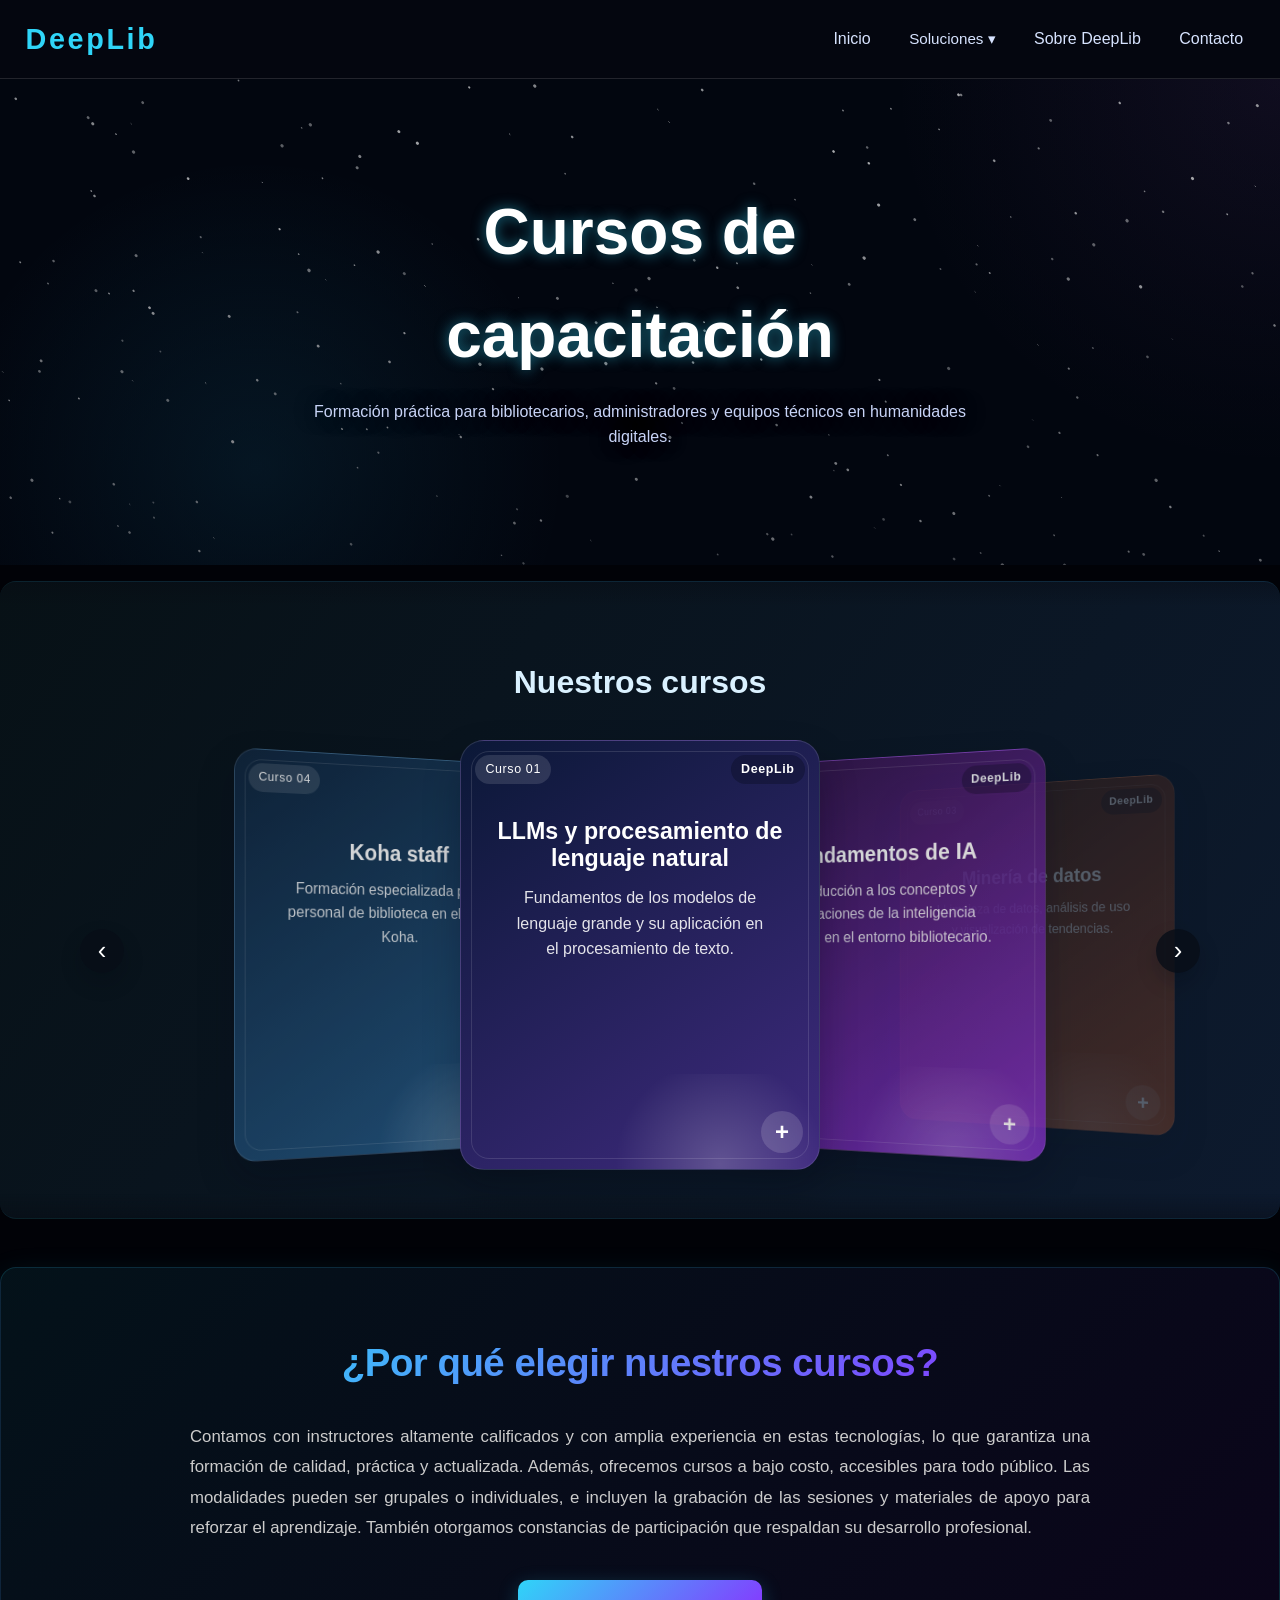
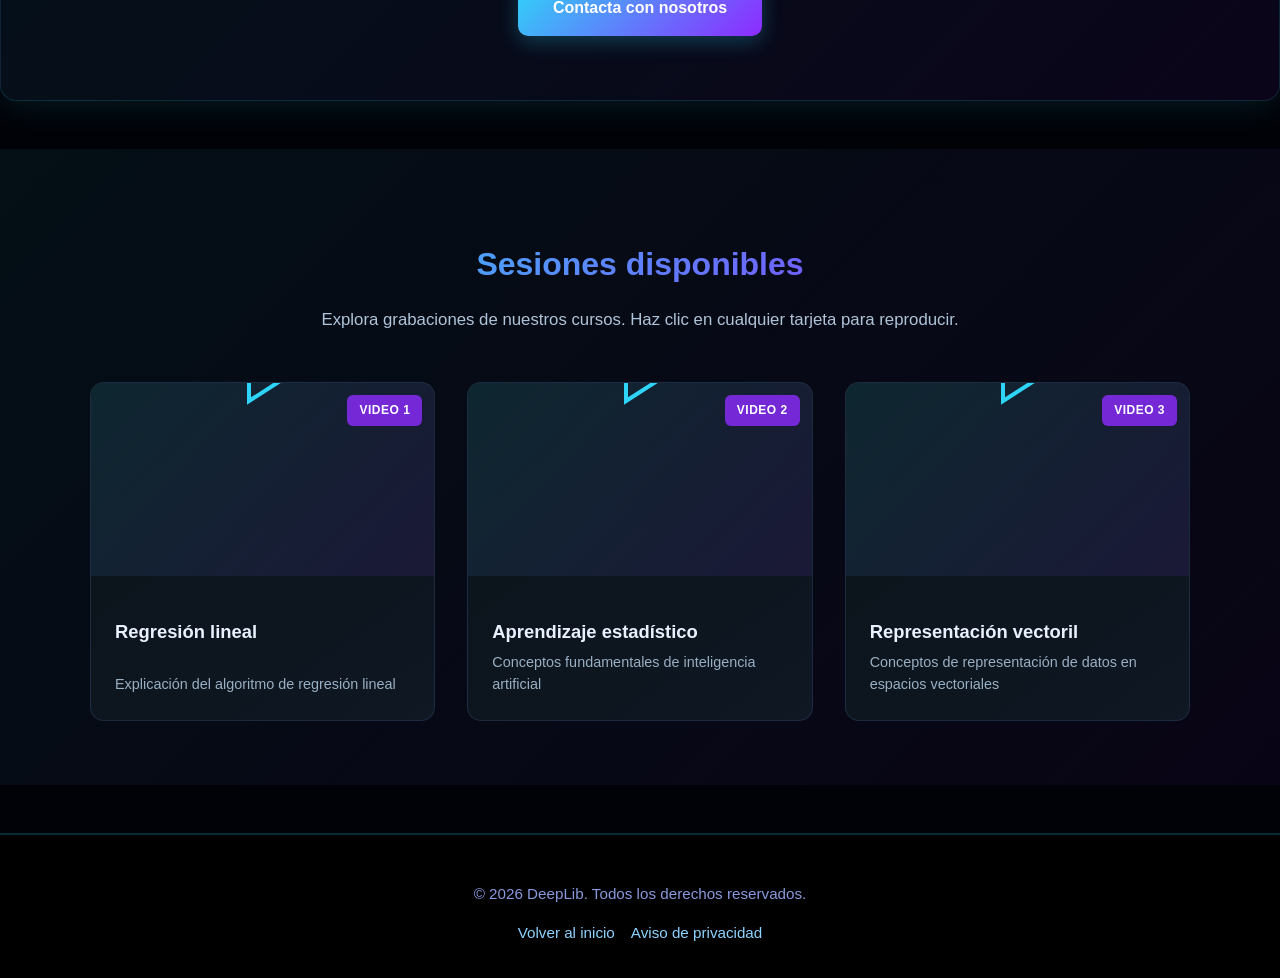
==== cursos.html @ 78671cb4 "Add files via upload" ====
<!DOCTYPE html>
<html lang="es">
<head>
  <meta charset="UTF-8" />
  <meta name="viewport" content="width=device-width, initial-scale=1.0" />
  <title>Cursos  | DeepLib</title>
  <link rel="stylesheet" href="styles.css" />
  <link rel="apple-touch-icon" sizes="180x180" href="assets/img/favicon_io/apple-touch-icon.png" />
  <link rel="icon" type="image/png" sizes="32x32" href="assets/img/favicon_io/favicon-32x32.png" />
  <link rel="icon" type="image/png" sizes="16x16" href="assets/img/favicon_io/favicon-16x16.png" />
  <link rel="icon" type="image/x-icon" href="assets/img/favicon_io/favicon.ico" />
  <link rel="manifest" href="assets/img/favicon_io/site.webmanifest" />
</head>
<body>
  <header class="site-header">
    <a href="index.html" class="brand">DeepLib</a>
    <button id="menuToggle" aria-label="Abrir menú de navegación" aria-expanded="false" aria-controls="mainNav">☰</button>
    <nav id="mainNav" class="nav-links">
      <a href="index.html">Inicio</a>
      <div class="dropdown">
        <button class="dropbtn" type="button">Soluciones ▾</button>
        <div class="dropdown-content">
          <a href="cursos.html">Cursos de capacitación</a>
          <a href="microservicios.html">Microservicios de Koha</a>
          <a href="web.html">Desarrollo de páginas web</a>
          <a href="soporte.html">Soporte de TI para Koha</a>
          <a href="personal.html">Bibliotecas personales</a>
        </div>
      </div>
      <a href="about.html">Sobre DeepLib</a>
      <a href="index.html#contacto">Contacto</a>
    </nav>
  </header>

  <main>
    <section class="hero courses-hero">
      <canvas id="coursesHeroCanvas" class="courses-stars-canvas" aria-hidden="true"></canvas>
      <div class="courses-hero-overlay" aria-hidden="true"></div>
      <div class="hero-content courses-hero-content">
        <h1>Cursos de capacitación</h1>
        <p>Formación práctica para bibliotecarios, administradores y equipos técnicos en humanidades digitales.</p>
      </div>
    </section>

    <section class="services courses-catalog reveal">
      <h2>Nuestros cursos</h2>
      <div class="course-carousel" data-course-carousel>
        <button class="carousel-control prev" type="button" data-carousel-prev aria-label="Curso anterior">‹</button>

        <div class="course-carousel-track">
          <div class="course-poster course-theme-1" data-course-poster>
            <span class="course-brand-mark">DeepLib</span>
            <span class="course-label">Curso 01</span>
            <div class="course-poster-body">
              <h3>LLMs y procesamiento de lenguaje natural</h3>
              <p class="course-teaser">Fundamentos de los modelos de lenguaje grande y su aplicación en el procesamiento de texto.</p>
            </div>
            <button class="course-toggle" type="button" aria-expanded="false" aria-label="Ver contenido del curso de LLMs y procesamiento de lenguaje">+</button>
            <div class="course-details" hidden>
              <p>Aplicaciones de LLMs para consulta semántica, chatbots y analisis documental.</p>
            </div>
          </div>

    

          <div class="course-poster course-theme-3" data-course-poster>
            <span class="course-brand-mark">DeepLib</span>
            <span class="course-label">Curso 02</span>
            <div class="course-poster-body">
              <h3>Fundamentos de IA</h3>
              <p class="course-teaser">Introducción a los conceptos y aplicaciones de la inteligencia artificial en el entorno bibliotecario.</p>
            </div>
            <button class="course-toggle" type="button" aria-expanded="false" aria-label="Ver contenido del curso de Fundamentos de IA y RAG">+</button>
            <div class="course-details" hidden>
              <p>Teoría del aprendizaje estadistico y aprendizaje automático en el entorno bibliotecario.</p>
            </div>
          </div>

          <div class="course-poster course-theme-4" data-course-poster>
            <span class="course-brand-mark">DeepLib</span>
            <span class="course-label">Curso 03</span>
            <div class="course-poster-body">
              <h3>Minería de datos</h3>
              <p class="course-teaser">LLimpieza de datos, análisis de uso y visualización de tendencias.</p>
            </div>
            <button class="course-toggle" type="button" aria-expanded="false" aria-label="Ver contenido del curso de Minería de datos de colecciones">+</button>
            <div class="course-details" hidden>
              <p>Aprende a como potenciar el uso de los datos en el entorno bibliotecario.</p>
            </div>
          </div>

          <div class="course-poster course-theme-5" data-course-poster>
            <span class="course-brand-mark">DeepLib</span>
            <span class="course-label">Curso 04</span>
            <div class="course-poster-body">
              <h3>Koha staff</h3>
              <p class="course-teaser">Formación especializada para el personal de biblioteca en el uso de Koha.</p>
            </div>
            <button class="course-toggle" type="button" aria-expanded="false" aria-label="Ver contenido del curso de Koha staff">+</button>
            <div class="course-details" hidden>
              <ul>
                <li>Instalación, módulos, parametrización y seguridad.</li>
                <li>Gestión de políticas de circulación.</li>
                <li>Optimización de flujo de trabajo para gestión bibliográfica, etc</li>
              </ul>
            </div>
          </div>
        </div>

        <button class="carousel-control next" type="button" data-carousel-next aria-label="Curso siguiente">›</button>
      </div>
    </section>

    <section class="sobre-nosotros">
      <div class="sobre-nosotros-container">
        <h2>¿Por qué elegir nuestros cursos?</h2>
        <p>Contamos con instructores altamente calificados y con amplia experiencia en estas tecnologías, lo que garantiza una formación de calidad, práctica y actualizada. Además, ofrecemos cursos a bajo costo, accesibles para todo público. Las modalidades pueden ser grupales o individuales, e incluyen la grabación de las sesiones y materiales de apoyo para reforzar el aprendizaje. También otorgamos constancias de participación que respaldan su desarrollo profesional.</p>
        <a href="index.html#contacto" class="sobre-nosotros-btn">Contacta con nosotros</a>
      </div>
    </section>
  </main>

  <section class="video-gallery reveal">
    <div class="gallery-header">
      <h2>Sesiones disponibles</h2>
      <p>Explora grabaciones de nuestros cursos. Haz clic en cualquier tarjeta para reproducir.</p>
    </div>
    <div class="videos-grid">
      <div class="video-card" data-video-type="facebook-video">
        <div class="video-thumb">
          <svg class="play-icon" viewBox="0 0 24 24" fill="none" stroke="currentColor" stroke-width="2">
            <polygon points="5 3 19 12 5 21 5 3"></polygon>
          </svg>
          <span class="video-label">Video 1</span>
        </div>
        <div class="video-info">
          <h3>Regresión lineal</h3>
          <p>Explicación del algoritmo de regresión lineal</p>
        </div>
        <div class="video-embed" hidden>
          <iframe src="https://www.facebook.com/plugins/video.php?height=314&href=https%3A%2F%2Fwww.facebook.com%2F61572474824509%2Fvideos%2F992650292278045%2F&show_text=false&width=560&t=0" width="560" height="314" style="border:none;overflow:hidden" scrolling="no" frameborder="0" allowfullscreen="true" allow="autoplay; clipboard-write; encrypted-media; picture-in-picture; web-share" allowFullScreen="true"></iframe>
        </div>
      </div>

      <div class="video-card" data-video-type="facebook-video">
        <div class="video-thumb">
          <svg class="play-icon" viewBox="0 0 24 24" fill="none" stroke="currentColor" stroke-width="2">
            <polygon points="5 3 19 12 5 21 5 3"></polygon>
          </svg>
          <span class="video-label">Video 2</span>
        </div>
        <div class="video-info">
          <h3>Aprendizaje estadístico</h3>
          <p>Conceptos fundamentales de inteligencia artificial</p>
        </div>
        <div class="video-embed" hidden>
          <iframe src="https://www.facebook.com/plugins/video.php?height=314&href=https%3A%2F%2Fwww.facebook.com%2F61572474824509%2Fvideos%2F1888763695226406%2F&show_text=false&width=560&t=0" width="560" height="314" style="border:none;overflow:hidden" scrolling="no" frameborder="0" allowfullscreen="true" allow="autoplay; clipboard-write; encrypted-media; picture-in-picture; web-share" allowFullScreen="true"></iframe>
        </div>
      </div>

      <div class="video-card" data-video-type="facebook-video">
        <div class="video-thumb">
          <svg class="play-icon" viewBox="0 0 24 24" fill="none" stroke="currentColor" stroke-width="2">
            <polygon points="5 3 19 12 5 21 5 3"></polygon>
          </svg>
          <span class="video-label">Video 3</span>
        </div>
        <div class="video-info">
          <h3>Representación vectoril</h3>
          <p>Conceptos de representación de datos en espacios vectoriales</p>
        </div>
        <div class="video-embed" hidden>
          <iframe src="https://www.facebook.com/plugins/video.php?height=314&href=https%3A%2F%2Fwww.facebook.com%2F61572474824509%2Fvideos%2F1676207362984193%2F&show_text=false&width=560&t=0" width="560" height="314" style="border:none;overflow:hidden" scrolling="no" frameborder="0" allowfullscreen="true" allow="autoplay; clipboard-write; encrypted-media; picture-in-picture; web-share" allowFullScreen="true"></iframe>
        </div>
      </div>

      
    </div>
  </section>

  <footer class="site-footer">
    <p>© 2026 DeepLib. Todos los derechos reservados. </p>
    <div class="footer-links">
      <a href="index.html">Volver al inicio</a>
      <a href="privacidad.html">Aviso de privacidad</a>
    </div>
  </footer>
  <script src="script.js"></script>
</body>
</html>
---- styles.css ----
:root {
  --bg: #070a12;
  --card: #111928;
  --text: #d7e3ff;
  --accent: #2fd5f8;
  --accent2: #8d2bff;
  --border: rgba(255, 255, 255, 0.12);
  --shadow: 0 0 20px rgba(46, 176, 255, 0.14);
}

/* Material Symbols Icon Styling */
.material-symbols-outlined {
  font-family: 'Material Symbols Outlined';
  font-weight: 400;
  font-style: normal;
  font-size: 3.2rem;
  line-height: 1;
  letter-spacing: normal;
  text-transform: none;
  display: inline-block;
  white-space: nowrap;
  word-wrap: normal;
  direction: ltr;
  color: #2fd5f8;
  text-shadow: 0 0 16px rgba(45, 213, 248, 0.32);
  transition: all 0.3s ease;
}

.service-image:hover .material-symbols-outlined {
  color: #8d2bff;
  text-shadow: 0 0 24px rgba(141, 43, 255, 0.5);
  transform: scale(1.1);
}

html { scroll-behavior: smooth; }

* { box-sizing: border-box; }
body {
  margin: 0;
  font-family: 'Inter', sans-serif;
  background: #010207;
  color: var(--text);
  line-height: 1.6;
  min-height: 100vh;
}

.hero { background: #000; }

.particle-canvas {
  position: absolute;
  inset: 0;
  width: 100%;
  height: 100%;
  z-index: 0;
}

.hero-content {
  position: relative;
  z-index: 1;
}

.hero-console {
  display: inline-flex;
  align-items: center;
  gap: 0.45rem;
  margin: 1rem auto 1.4rem;
  padding: 0.85rem 1rem;
  max-width: min(92vw, 760px);
  min-height: 3.2rem;
  border: 1px solid rgba(47, 213, 248, 0.22);
  border-radius: 12px;
  background: rgba(3, 8, 18, 0.88);
  box-shadow: 0 0 24px rgba(47, 213, 248, 0.12);
  font-family: 'Courier New', Courier, monospace;
  text-align: left;
}

.console-prompt {
  color: var(--accent);
  font-weight: 700;
  font-size: 1.05rem;
}

.typed-text {
  color: #e7f7ff;
  font-size: 1rem;
  white-space: normal;
  word-break: break-word;
}

.typing-cursor {
  display: inline-block;
  width: 0.65rem;
  height: 1.1rem;
  border-radius: 2px;
  background: var(--accent);
  box-shadow: 0 0 12px rgba(47, 213, 248, 0.8);
  animation: blinkCursor 0.9s steps(1, end) infinite;
}

@keyframes blinkCursor {
  0%, 49% { opacity: 1; }
  50%, 100% { opacity: 0; }
}

.back-to-top {
  position: fixed;
  right: 1.25rem;
  bottom: 1.25rem;
  z-index: 220;
  display: inline-flex;
  align-items: center;
  justify-content: center;
  width: 48px;
  height: 48px;
  border: 1px solid rgba(47, 213, 248, 0.32);
  border-radius: 999px;
  background: linear-gradient(135deg, rgba(7, 16, 30, 0.95), rgba(17, 31, 58, 0.95));
  color: #f8fbff;
  box-shadow: 0 10px 24px rgba(3, 10, 24, 0.3);
  cursor: pointer;
  opacity: 0;
  visibility: hidden;
  transform: translateY(12px);
  transition: opacity 0.25s ease, transform 0.25s ease, visibility 0.25s ease, box-shadow 0.25s ease;
}

.back-to-top:hover {
  transform: translateY(-3px);
  box-shadow: 0 0 22px rgba(47, 213, 248, 0.34);
}

.back-to-top.visible {
  opacity: 1;
  visibility: visible;
  transform: translateY(0);
}

.back-to-top svg {
  width: 20px;
  height: 20px;
}









.site-header {
  position: sticky;
  top: 0;
  z-index: 100;
  display: flex;
  justify-content: space-between;
  align-items: center;
  gap: 1rem;
  flex-wrap: wrap;
  padding: 1rem 1.6rem;
  background: rgba(5, 8, 18, 0.82);
  backdrop-filter: blur(14px);
  border-bottom: 1px solid var(--border);
}

.brand {
  display: inline-flex;
  align-items: center;
  flex-shrink: 0;
  font-size: 1.8rem;
  font-weight: 900;
  letter-spacing: 0.09em;
  color: var(--accent);
  text-decoration: none;
}

#menuToggle {
  display: none;
  background: transparent;
  border: 1px solid var(--accent);
  color: var(--text);
  padding: 0.4rem 0.8rem;
  border-radius: 8px;
  cursor: pointer;
}

.dropdown {
  position: relative;
  display: flex;
  align-items: center;
}

.dropbtn {
  display: inline-flex;
  align-items: center;
  justify-content: center;
  gap: 0.25rem;
  background: transparent;
  border: none;
  color: var(--text);
  font-family: inherit;
  font-size: 0.95rem;
  font-weight: 500;
  cursor: pointer;
  padding: 0.5rem 0.7rem;
  border-radius: 7px;
  transition: all 0.2s ease;
  margin: 0;
  line-height: 1.2;
  appearance: none;
  -webkit-appearance: none;
}

.dropbtn:hover {
  background: rgba(47, 213, 248, 0.14);
  color: #fff;
}

.dropdown-content {
  display: none;
  position: absolute;
  background: rgba(8, 12, 20, 0.96);
  min-width: 210px;
  border: 1px solid var(--border);
  box-shadow: 0 4px 16px rgba(0,0,0,0.35);
  border-radius: 10px;
  top: 38px;
  left: 0;
  z-index: 200;
}

.dropdown-content a {
  color: var(--text);
  text-decoration: none;
  display: block;
  padding: 0.7rem 1rem;
  font-size: 0.9rem;
}

.dropdown-content a:hover { background: rgba(47, 213, 248, 0.12); }

.dropdown:hover .dropdown-content,
.dropdown:focus-within .dropdown-content { display: block; }

.nav-links {
  display: flex;
  gap: 1rem;
  align-items: center;
  margin-left: auto;
}

.nav-links a {
  display: inline-flex;
  align-items: center;
  color: var(--text);
  text-decoration: none;
  font-weight: 500;
  padding: 0.5rem 0.7rem;
  border-radius: 7px;
  transition: all 0.2s ease;
  line-height: 1.2;
}

.nav-links a:hover {
  background: rgba(47, 213, 248, 0.14);
  color: #fff;
}

.hero {
  position: relative;
  min-height: 40vh;
  display: flex;
  align-items: center;
  justify-content: center;
  overflow: visible;
  background: linear-gradient(145deg, rgba(22, 30, 48, 0.8), rgba(4, 7, 15, 0.98));
}

#hero {
  min-height: 68vh;
}

#hero .hero-content {
  padding: 2rem 0 2.6rem;
}

.courses-hero {
  min-height: 54vh;
  overflow: hidden;
  background-color: #02060f;
  background-image:
    radial-gradient(circle at top right, rgba(121, 68, 154, 0.16), transparent 28%),
    radial-gradient(circle at 20% 80%, rgba(41, 196, 255, 0.16), transparent 28%);
}

.courses-stars-canvas {
  position: absolute;
  inset: 0;
  width: 100%;
  height: 100%;
  z-index: 0;
}

.courses-hero-overlay {
  position: absolute;
  inset: 0;
  z-index: 0;
  background: linear-gradient(180deg, rgba(2, 6, 15, 0.28), rgba(2, 6, 15, 0.55));
  pointer-events: none;
}

.courses-hero-content {
  width: min(100%, 860px);
  padding: 2rem 1rem;
  text-align: center;
}

.courses-hero-content h1,
.courses-hero-content p {
  text-shadow: 0 0 20px rgba(0, 0, 0, 0.65);
}

.courses-hero-content p {
  max-width: 760px;
  margin: 0 auto;
}

.courses-catalog h2 {
  text-align: center;
  margin-bottom: 1.5rem;
}

.course-carousel {
  position: relative;
  max-width: 1120px;
  margin: 0 auto;
  padding: 0.5rem 2.8rem 0;
}

.course-carousel-track {
  position: relative;
  height: 430px;
  perspective: 1600px;
  transform-style: preserve-3d;
}

.course-poster {
  --poster-bg: linear-gradient(145deg, #14213d, #0b1220);
  position: absolute;
  left: 50%;
  top: 0;
  width: min(82vw, 360px);
  height: 100%;
  padding: 1rem;
  border-radius: 24px;
  background: var(--poster-bg);
  border: 1px solid rgba(255, 255, 255, 0.12);
  box-shadow: 0 18px 36px rgba(2, 8, 20, 0.28);
  color: #fff;
  overflow: hidden;
  cursor: pointer;
  transform-style: preserve-3d;
  transition: transform 0.65s cubic-bezier(0.22, 1, 0.36, 1), opacity 0.45s ease, filter 0.45s ease;
}

.course-poster::before {
  content: '';
  position: absolute;
  inset: auto -10% -20% 35%;
  height: 180px;
  background: radial-gradient(circle, rgba(255, 255, 255, 0.22), transparent 65%);
  opacity: 0.9;
}

.course-poster::after {
  content: '';
  position: absolute;
  inset: 10px;
  border-radius: 18px;
  border: 1px solid rgba(255, 255, 255, 0.12);
  pointer-events: none;
}

.course-theme-1 { --poster-bg: linear-gradient(145deg, #0b1837, #3f2a7f); }
.course-theme-2 { --poster-bg: linear-gradient(145deg, #0c3b44, #106f74); }
.course-theme-3 { --poster-bg: linear-gradient(145deg, #2b123c, #7b2cbf); }
.course-theme-4 { --poster-bg: linear-gradient(145deg, #3d1c12, #c05621); }
.course-theme-5 { --poster-bg: linear-gradient(145deg, #0f243c, #265d8a); }

.course-brand-mark,
.course-label {
  position: absolute;
  z-index: 2;
  padding: 0.3rem 0.65rem;
  border-radius: 999px;
  font-size: 0.78rem;
  letter-spacing: 0.05em;
}

.course-brand-mark {
  top: 14px;
  right: 14px;
  background: rgba(4, 8, 20, 0.3);
  font-weight: 800;
}

.course-label {
  top: 14px;
  left: 14px;
  background: rgba(255, 255, 255, 0.12);
}

.course-poster-body {
  position: relative;
  z-index: 2;
  min-height: 250px;
  display: flex;
  flex-direction: column;
  justify-content: center;
  text-align: center;
  padding: 1rem 0.5rem 0;
}

.course-poster-body h3 {
  margin: 0 0 0.75rem;
  font-size: 1.45rem;
  line-height: 1.2;
  color: #ffffff;
}

.course-teaser {
  margin: 0 auto;
  max-width: 260px;
  color: rgba(255, 255, 255, 0.88);
}

.course-toggle {
  position: absolute;
  right: 16px;
  bottom: 16px;
  z-index: 3;
  width: 42px;
  height: 42px;
  border: 0;
  border-radius: 50%;
  background: rgba(255, 255, 255, 0.14);
  color: #fff;
  font-size: 1.5rem;
  font-weight: 700;
  cursor: pointer;
  transition: transform 0.2s ease, background 0.2s ease;
}

.course-toggle:hover {
  transform: scale(1.08);
  background: rgba(255, 255, 255, 0.22);
}

.course-details {
  position: absolute;
  left: 14px;
  right: 14px;
  bottom: 68px;
  z-index: 2;
  padding: 0.85rem 0.95rem;
  border-radius: 16px;
  background: rgba(5, 11, 22, 0.74);
  backdrop-filter: blur(10px);
  color: #eef8ff;
  max-height: 0;
  opacity: 0;
  overflow: hidden;
  transform: translateY(10px);
  transition: max-height 0.35s ease, opacity 0.35s ease, transform 0.35s ease;
}

.course-details p,
.course-details ul {
  margin: 0;
}

.course-details ul {
  padding-left: 1rem;
}

.course-poster.is-open .course-details {
  max-height: 170px;
  opacity: 1;
  transform: translateY(0);
}

.course-poster.is-open .course-toggle {
  background: linear-gradient(135deg, #2fd5f8, #8d2bff);
}

.course-poster[data-position="active"] {
  transform: translateX(-50%) scale(1);
  opacity: 1;
  z-index: 5;
  filter: saturate(1);
}

.course-poster[data-position="left"] {
  transform: translateX(calc(-50% - 240px)) rotateY(28deg) scale(0.92);
  opacity: 0.82;
  z-index: 4;
}

.course-poster[data-position="right"] {
  transform: translateX(calc(-50% + 240px)) rotateY(-28deg) scale(0.92);
  opacity: 0.82;
  z-index: 4;
}

.course-poster[data-position="back-left"] {
  transform: translateX(calc(-50% - 390px)) rotateY(36deg) scale(0.8);
  opacity: 0.3;
  z-index: 3;
  filter: blur(0.2px);
}

.course-poster[data-position="back-right"] {
  transform: translateX(calc(-50% + 390px)) rotateY(-36deg) scale(0.8);
  opacity: 0.3;
  z-index: 3;
  filter: blur(0.2px);
}

.carousel-control {
  position: absolute;
  top: 50%;
  z-index: 6;
  width: 44px;
  height: 44px;
  border: 0;
  border-radius: 50%;
  background: rgba(8, 14, 24, 0.82);
  color: #fff;
  font-size: 1.6rem;
  line-height: 1;
  cursor: pointer;
  transform: translateY(-50%);
  box-shadow: 0 10px 20px rgba(2, 8, 20, 0.22);
}

.carousel-control.prev { left: 0; }
.carousel-control.next { right: 0; }

.carousel-control:hover {
  background: linear-gradient(135deg, #2fd5f8, #8d2bff);
  color: #031019;
}

#banner {
  position: relative;
  min-height: 44vh;
  background: #070a12;
  color: #fff;
}

#banner .hero {
  background: transparent;
  padding: 1.2rem;
  text-align: center;
}

#banner h1, #banner h2, #banner p, #banner ul {
  color: #fff;
}

.services,
#banner {
  position: relative;
  background: linear-gradient(130deg, #071116 0%, #0d1a2e 45%, #070a12 100%);
  z-index: 1;
  overflow: hidden;
}

.services::before,
#banner::before,
.services::after,
#banner::after {
  content: '';
  position: absolute;
  left: 0;
  right: 0;
  height: 64px;
  pointer-events: none;
  z-index: 2;
}

.services::before,
#banner::before {
  top: -40px;
  background: linear-gradient(180deg, rgba(7, 10, 18, 1), rgba(7, 10, 18, 0));
}

.services::after,
#banner::after {
  bottom: -40px;
  background: linear-gradient(0deg, rgba(7, 10, 18, 1), rgba(7, 10, 18, 0));
}

.services {
  border-top: 1px solid rgba(47, 213, 248, 0.08);
  border-bottom: 1px solid rgba(47, 213, 248, 0.08);
}

#banner {
  border-bottom: 1px solid rgba(47, 213, 248, 0.08);
}

section {
  padding: 2.5rem 1.6rem;
}

@media (max-width: 920px) {
  .hero { min-height: 58vh; }
  .hero-content h1 { font-size: 2rem; }
  .three-grid,
  .cards-grid { grid-template-columns: 1fr; }

  .course-carousel {
    padding: 0.5rem 2.2rem 0;
  }

  .course-carousel-track {
    height: 400px;
  }

  .course-poster {
    width: min(84vw, 320px);
  }

  .course-poster[data-position="left"] {
    transform: translateX(calc(-50% - 160px)) rotateY(20deg) scale(0.88);
  }

  .course-poster[data-position="right"] {
    transform: translateX(calc(-50% + 160px)) rotateY(-20deg) scale(0.88);
  }

  .course-poster[data-position="back-left"],
  .course-poster[data-position="back-right"] {
    opacity: 0;
    pointer-events: none;
  }

  /* Servicios destacados responsive */
  .services .cards-grid {
    grid-template-columns: 1fr;
    gap: 0.9rem;
  }

  .service-card {
    grid-template-columns: 1fr;
    grid-gap: 0.8rem;
    padding: 1rem;
  }

  .service-image {
    min-height: 120px;
    border-radius: 12px;
  }

  .service-text h3 { font-size: 1.1rem; }
  .service-text p { font-size: 0.9rem; }

  /* Iniciativas de vanguardia responsive */
  #banner {
    min-height: auto;
    padding: 1.8rem 1rem;
  }

  #banner h1 { font-size: clamp(1.8rem, 7vw, 3.2rem); }
  #banner h2 { font-size: clamp(1.4rem, 5.5vw, 2.4rem); }
  #banner p,
  #banner ul li { font-size: clamp(0.88rem, 3vw, 1rem); }
  #banner ul { padding: 0 1rem; }
}




.wave-wave-2 { animation-duration: 30s; }



.section-divider { display: none; }

@keyframes slideDown {
  from { bottom: -30px; opacity: 0; } to { bottom: -18px; opacity: 1; }
}

.hero-overlay {
  position: absolute;
  inset: 0;
  background: radial-gradient(circle at 20% 30%, rgba(47, 213, 248, 0.22), #070a12 60%);
  mix-blend-mode: screen;
}

.hero-content {
  position: relative;
  text-align: center;
  z-index: 1;
  max-width: 720px;
}

.hero-content h1 {
  font-size: clamp(2rem, 6vw, 4rem);
  margin: 0;
  color: #ffffff;
  text-shadow: 0 0 14px rgba(47, 213, 248, 0.5);
}

.hero-content p {
  margin: 0.8rem 0;
  color: #c8d4f7;
}

.highlight {
  color: var(--accent);
  font-weight: 700;
  letter-spacing: 0.04em;
}

.btn {
  display: inline-block;
  margin-top: 1rem;
  text-decoration: none;
  background: linear-gradient(135deg, #2fd5f8, #8d2bff);
  color: #071f2a;
  font-weight: 700;
  padding: 0.9rem 1.8rem;
  border-radius: 10px;
  box-shadow: var(--shadow);
  transition: transform 0.25s ease;
}

.btn:hover {
  transform: translateY(-2px) scale(1.01);
}

.hero-animation {
  position: absolute;
  inset: 0;
  display: grid;
  place-items: center;
  opacity: 0.35;
}

.node,
.line {
  position: absolute;
  border-radius: 50%;
  background: linear-gradient(120deg, rgba(47, 213, 248, 1), rgba(141, 43, 255, 1));
}

.node { width: 14px; height: 14px; filter: drop-shadow(0 0 12px rgba(47, 213, 248, 0.8)); }

.node.a { top: 22%; left: 38%; animation: float 8s ease-in-out infinite alternate; }
.node.b { top: 48%; right: 25%; animation: float 6s ease-in-out infinite alternate; }
.node.c { bottom: 30%; left: 50%; animation: float 7s ease-in-out infinite alternate; }

.line {
  width: 160px; height: 3px;
  background: linear-gradient(90deg, rgba(47, 213, 248, 1), rgba(141, 43, 255, 1));
}

.line.ab { top: 24%; left: 40%; transform: rotate(29deg); opacity: 0.7; }
.line.bc { top: 52%; right: 24%; transform: rotate(-55deg); opacity: 0.7; }
.line.ac { bottom: 32%; left: 51%; transform: rotate(20deg); opacity: 0.7; }

@keyframes float {
  from { transform: translateY(-9px) translateX(0px); }
  to { transform: translateY(9px) translateX(6px); }
}

.graph-area {
  width: 100%;
  max-width: 900px;
  height: 340px;
  margin: 1.5rem auto;
  background: radial-gradient(circle at 10% 20%, rgba(47, 213, 248, 0.2), rgba(8, 10, 18, 0.85));
  border: 1px solid rgba(94, 147, 231, 0.3);
  border-radius: 16px;
  position: relative;
  overflow: hidden;
  box-shadow: 0 0 20px rgba(47, 213, 248, 0.25);
}

.graph-node {
  position: absolute;
  width: 12px;
  height: 12px;
  border-radius: 50%;
  background: linear-gradient(120deg, var(--accent), var(--accent2));
  box-shadow: 0 0 10px rgba(47, 213, 248, 0.8);
  cursor: pointer;
  transition: transform 0.3s ease, box-shadow 0.2s ease;
}

.graph-node:hover { transform: scale(1.45); box-shadow: 0 0 16px rgba(47, 213, 248, 1); }

.graph-edge {
  position: absolute;
  width: 2px;
  background: linear-gradient(120deg, rgba(47, 213, 248, 0.8), rgba(141, 43, 255, 0.9));
  transform-origin: top left;
}

.graph-tooltip {
  position: absolute;
  padding: 8px 10px;
  background: rgba(4, 9, 18, 0.95);
  border: 1px solid rgba(47, 213, 248, 0.5);
  border-radius: 8px;
  color: #d7e3ff;
  font-size: 0.84rem;
  pointer-events: none;
  opacity: 0;
  transform: translate(-50%, -150%);
  transition: opacity 0.2s ease;
}

section { padding: 3rem 1.6rem; }
.services { background: linear-gradient(125deg, #071116, #0d1a2e); border-radius: 16px; margin: 1rem 0; }
.contact { background: linear-gradient(140deg, #0a111f, #081023); border-radius: 16px; margin: 1rem 0; }
section h2 { font-size: 2rem; margin-bottom: 1.2rem; color: #daf1ff; }

.services-grid {
  display: grid;
  grid-template-columns: repeat(2, minmax(320px, 1fr));
  justify-content: center;
  gap: 1.2rem;
  max-width: 1240px;
  margin: 0 auto;
}

.services-grid .service-card:last-child:nth-child(odd) {
  grid-column: 1;
}

.three-grid,
.cards-grid {
  display: grid;
  grid-template-columns: repeat(auto-fit, minmax(220px, 1fr));
  gap: 1rem;
}

.cards-grid.vertical {
  grid-template-columns: 1fr;
  gap: 0.85rem;
}

.service-card {
  position: relative;
  display: grid;
  grid-template-columns: 116px 1fr;
  gap: 0.95rem;
  padding: 1.1rem;
  align-items: center;
  background: linear-gradient(145deg, #060a12, #0b1220) !important;
  border: 1px solid rgba(82, 101, 129, 0.28);
  overflow: hidden;
}

.service-card::before {
  content: '';
  position: absolute;
  inset: 0;
  padding: 1px;
  border-radius: 16px;
  background: linear-gradient(135deg, rgba(47, 213, 248, 0), rgba(141, 43, 255, 0), rgba(47, 213, 248, 0));
  -webkit-mask: linear-gradient(#fff 0 0) content-box, linear-gradient(#fff 0 0);
  mask: linear-gradient(#fff 0 0) content-box, linear-gradient(#fff 0 0);
  -webkit-mask-composite: xor;
  mask-composite: exclude;
  opacity: 0;
  transition: opacity 0.3s ease;
  pointer-events: none;
}

.service-image {
  min-height: 96px;
  border-radius: 14px;
  background: linear-gradient(135deg, rgba(20, 31, 52, 0.92), rgba(10, 17, 31, 0.98));
  border: 1px solid rgba(77, 110, 164, 0.3);
  display: flex;
  align-items: center;
  justify-content: center;
  color: #dbeafe;
  text-align: center;
  font-size: 0.8rem;
  padding: 0.65rem;
}

.service-card .service-text h3,
.service-card .service-text p {
  color: #f8fbff;
}

.service-card.reveal {
  opacity: 0;
  transform: translateY(28px) scale(0.98);
  transition: opacity 0.65s ease, transform 0.65s ease, box-shadow 0.35s ease, border-color 0.25s ease;
}

.service-card.reveal.active {
  opacity: 1;
  transform: translateY(0) scale(1);
}

.service-card:nth-child(1).reveal { transition-delay: 0.05s; }
.service-card:nth-child(1):hover { transform: translateY(-8px) scale(1.015); border-color: rgba(47, 213, 248, 0.38); }

.service-card:nth-child(2).reveal { transition-delay: 0.1s; }
.service-card:nth-child(2):hover { transform: translateY(-8px) scale(1.015); border-color: rgba(141, 43, 255, 0.32); }

.service-card:nth-child(3).reveal { transition-delay: 0.15s; }
.service-card:nth-child(3):hover { transform: translateY(-8px) scale(1.015); border-color: rgba(79, 181, 250, 0.32); }

.service-card:nth-child(4).reveal { transition-delay: 0.2s; }
.service-card:nth-child(4):hover { transform: translateY(-8px) scale(1.015); border-color: rgba(159, 255, 255, 0.32); }

.service-card:nth-child(5).reveal { transition-delay: 0.25s; }
.service-card:nth-child(5):hover { transform: translateY(-8px) scale(1.015); border-color: rgba(186, 179, 255, 0.36); box-shadow: 0 14px 30px rgba(17, 24, 39, 0.34); }

.service-card:hover::before {
  opacity: 1;
  background: linear-gradient(135deg, rgba(47, 213, 248, 0.95), rgba(141, 43, 255, 0.92), rgba(47, 213, 248, 0.95));
}

@keyframes slideInLeft { from { opacity: 0; transform: translateX(-15px); } to { opacity: 1; transform: translateX(0); } }
@keyframes pop { from { opacity: 0; transform: scale(0.9); } to { opacity: 1; transform: scale(1); } }
@keyframes wave { 0%, 100% { transform: translateY(0); } 50% { transform: translateY(-4px); } }
@keyframes glow { 0%, 100% { box-shadow: 0 0 8px rgba(47, 213, 248, 0.3); } 50% { box-shadow: 0 0 20px rgba(47, 213, 248, 0.67); } }
@keyframes pulse { 0%, 100% { transform: scale(1); } 50% { transform: scale(1.02); }}

article,
.card,
.form-card {
  background: var(--card);
  border: 1px solid var(--border);
  border-radius: 16px;
  box-shadow: var(--shadow);
  padding: 1.2rem;
  transition: transform 0.2s ease, border-color 0.25s ease, box-shadow 0.35s ease;
}

#services .service-card {
  border-color: rgba(72, 89, 115, 0.28);
  box-shadow: 0 10px 28px rgba(2, 8, 20, 0.32);
}

#services a.service-card {
  text-decoration: none;
}

article:hover,
.card:hover {
  transform: translateY(-8px) scale(1.01);
  border-color: rgba(47, 213, 248, 0.6);
  box-shadow: 0 0 25px rgba(47, 213, 248, 0.3);
}

.card { text-decoration: none; color: var(--text); overflow: hidden; position: relative; }
.card-img { width: 72px; height: 72px; object-fit: contain; margin-bottom: 1rem; display: block; }
.card h3 { margin-top: 0; }
.card-icon { position: absolute; top: 1rem; right: 1rem; color: var(--accent); opacity: 0.8; }

.card::after {
  content: '';
  position: absolute;
  inset: 0;
  background: linear-gradient(140deg, rgba(47, 213, 248, 0.14), rgba(141, 43, 255, 0.1));
  opacity: 0;
  transition: opacity 0.35s ease;
}

.card:hover::after { opacity: 1; }

.card h3, .card p { transition: transform 0.35s ease; }

.card:hover h3, .card:hover p { transform: translateX(4px); }

.site-footer {
  text-align: center;
  padding: 2rem 1.5rem;
  border-top: 2px solid rgba(47, 213, 248, 0.2);
  background: #000000;
  color: #8899dd;
  font-size: 0.95rem;
}

.site-footer small { display: block; margin-top: 0.5rem; color: #6b7fa8; }

.site-footer a {
  color: #8ed3ff;
  text-decoration: none;
}

.site-footer a:hover {
  color: #dff5ff;
}

.footer-links {
  display: flex;
  justify-content: center;
  gap: 1rem;
  flex-wrap: wrap;
  margin-top: 0.7rem;
}

.privacy-page {
  min-height: 78vh;
  background: linear-gradient(145deg, #0a101c, #0e1624);
}

.privacy-wrapper {
  max-width: 980px;
  margin: 0 auto;
}

.privacy-card {
  background: linear-gradient(145deg, rgba(10, 17, 30, 0.98), rgba(16, 27, 44, 0.96));
  border: 1px solid rgba(95, 140, 212, 0.2);
  border-radius: 18px;
  box-shadow: 0 12px 30px rgba(2, 8, 20, 0.22);
}

.privacy-card h1,
.privacy-card h2 {
  color: #eef8ff;
}

.privacy-card h1 {
  margin-top: 0;
  margin-bottom: 0.6rem;
}

.privacy-card h2 {
  margin-top: 1.4rem;
  margin-bottom: 0.45rem;
  font-size: 1.15rem;
}

.privacy-card p,
.privacy-card li {
  color: #d7e3ff;
}

.privacy-card ul {
  padding-left: 1.2rem;
}

.privacy-card a {
  color: #8ed3ff;
}

.privacy-meta {
  display: inline-block;
  margin-bottom: 0.65rem;
  padding: 0.35rem 0.65rem;
  border-radius: 999px;
  background: rgba(47, 213, 248, 0.1);
  color: #b8ecff;
  font-size: 0.88rem;
}

.privacy-note {
  margin-top: 1.25rem;
  padding: 0.9rem 1rem;
  border-left: 3px solid rgba(47, 213, 248, 0.55);
  background: rgba(47, 213, 248, 0.06);
  border-radius: 10px;
}

.contact .form-card {
  max-width: 640px;
  margin: 0 auto;
}

.contact .form-card label { display: block; margin-bottom: 0.8rem; color: #dce8ff; }
.contact .form-card input,
.contact .form-card textarea,
.contact .form-card select {
  width: 100%;
  margin-top: 0.3rem;
  padding: 0.6rem 0.75rem;
  border: 1px solid #2a3d5b;
  border-radius: 9px;
  background: #0b162d;
  color: #e8f0ff;
}

.contact .form-card button {
  margin-top: 0.8rem;
  width: 100%;
  border: 0;
  border-radius: 9px;
  background: linear-gradient(135deg, #2fd5f8, #8d2bff);
  color: #071f2a;
  font-weight: 700;
  padding: 0.76rem;
  cursor: pointer;
}

.status { color: #9ef6a8; }

.reveal { opacity: 0; transform: translateY(20px); transition: all 0.7s ease; }
.reveal.active { opacity: 1; transform: translateY(0); }

.hero-divider {
  display: none;
  position: relative;
  height: 80px;
  background: linear-gradient(180deg, transparent 0%, #070a12 100%);
  z-index: 1;
}

.hero-divider::before {
  content: '';
  position: absolute;
  top: 0;
  left: 0;
  right: 0;
  height: 2px;
  background: linear-gradient(90deg, transparent, #2fd5f8, transparent);
  animation: shimmer 2s ease-in-out infinite;
}

@keyframes shimmer {
  0%, 100% { opacity: 0.3; }
  50% { opacity: 1; }
}

@media (max-width: 920px) {
  .nav-links {
    display: none;
    flex-direction: column;
    align-items: flex-start;
    width: 100%;
    margin-top: 0.6rem;
    gap: 0.35rem;
  }

  .nav-links.open { display: flex; }

  .dropdown,
  .dropdown-content {
    width: 100%;
  }

  .dropdown-content {
    position: static;
    margin-top: 0.3rem;
  }

  .services-grid {
    grid-template-columns: repeat(2, minmax(280px, 1fr));
    max-width: 900px;
  }

  .dev-showcase-inner {
    width: min(88%, 1100px);
  }

  .dev-window-body {
    grid-template-columns: 1fr;
  }

  .terminal-panel,
  .editor-panel {
    min-height: 220px;
  }

  #menuToggle {
    display: inline-flex;
    margin-left: auto;
  }
}

@media (max-width: 620px) {
  .hero { min-height: 58vh; }
  #hero { min-height: 74vh; }
  .courses-hero {
    min-height: 48vh;
  }
  .hero-content h1 { font-size: 2rem; }

  .course-carousel {
    padding: 0.25rem 0 0;
  }

  .course-carousel-track {
    height: 380px;
  }

  .course-poster {
    width: min(92vw, 320px);
  }

  .course-poster[data-position="left"],
  .course-poster[data-position="right"],
  .course-poster[data-position="back-left"],
  .course-poster[data-position="back-right"] {
    opacity: 0;
    pointer-events: none;
    transform: translateX(-50%) scale(0.92);
  }

  .carousel-control {
    width: 38px;
    height: 38px;
    top: auto;
    bottom: -0.25rem;
    transform: none;
  }

  .carousel-control.prev { left: calc(50% - 52px); }
  .carousel-control.next { right: calc(50% - 52px); }
  .services-grid {
    grid-template-columns: 1fr;
    max-width: 100%;
  }

  .dev-showcase-inner {
    width: min(92%, 1100px);
  }

  .dev-window-bar {
    flex-wrap: wrap;
  }

  .terminal-panel,
  .editor-panel {
    min-height: 190px;
    padding: 0.85rem;
  }

  .dev-showcase-caption {
    font-size: 0.95rem;
  }

  .service-card {
    grid-template-columns: 1fr;
  }

  .service-image {
    min-height: 84px;
  }

  .back-to-top {
    right: 0.9rem;
    bottom: 0.9rem;
    width: 44px;
    height: 44px;
  }

  .three-grid, .cards-grid { grid-template-columns: 1fr; }
}

#banner {
  position: relative;
  height: 48vh;
  overflow: hidden;
}

#banner #canvas {
  position: absolute;
  top: 0;
  right: 0;
  bottom: 0;
  left: 0;
  overflow: hidden;
}

#banner .hero {
  position: relative;
  
  display: flex;
  flex-direction: column;
  align-items: center;
  justify-content: center;
  z-index: 1;
}

#banner h1, #banner h2, #banner p, #banner ul {
  margin: 0;
  padding: 0;
  color: white;
  text-shadow: 0 0 20px rgba(0, 0, 0, 1);
  line-height: 100%;
  user-select: none;
}

#banner h1 {
  font-size: 50px;
  font-weight: 700;
  text-transform: uppercase;
}

#banner h2 {
  font-size: 40px;
  font-weight: 500;
  text-transform: uppercase;
}

#banner p {
  font-size: 18px;
  text-align: center;
  max-width: 600px;
  margin: 1rem 0;
}

#banner ul {
  list-style: none;
  padding: 0;
  text-align: center;
}

#banner ul li {
  margin: 0.5rem 0;
  font-size: 16px;
}

.dev-showcase {
  padding-top: 2.2rem;
}

.dev-showcase-inner {
  width: min(80%, 1100px);
  margin: 0 auto;
}

.dev-window {
  position: relative;
  overflow: hidden;
  border-radius: 22px;
  border: 1px solid rgba(77, 166, 255, 0.2);
  background: linear-gradient(145deg, rgba(6, 12, 24, 0.98), rgba(13, 24, 44, 0.96));
  box-shadow: 0 18px 40px rgba(3, 10, 24, 0.28);
  transform: translateY(42px) scale(0.98);
  opacity: 0;
}

.dev-showcase.active .dev-window {
  animation: devWindowRise 0.85s ease forwards;
}

@keyframes devWindowRise {
  from {
    opacity: 0;
    transform: translateY(42px) scale(0.98);
  }
  to {
    opacity: 1;
    transform: translateY(0) scale(1);
  }
}

.dev-window-bar {
  display: flex;
  align-items: center;
  gap: 0.5rem;
  padding: 0.8rem 1rem;
  border-bottom: 1px solid rgba(148, 163, 184, 0.16);
  background: linear-gradient(180deg, rgba(13, 20, 35, 0.95), rgba(9, 14, 24, 0.92));
}

.window-dot {
  width: 0.72rem;
  height: 0.72rem;
  border-radius: 999px;
}

.window-dot.red { background: #ff5f57; }
.window-dot.yellow { background: #febc2e; }
.window-dot.green { background: #28c840; }

.window-title {
  margin-left: 0.35rem;
  color: #c8dfff;
  font-size: 0.92rem;
  font-weight: 600;
}

.dev-window-body {
  display: grid;
  grid-template-columns: 0.95fr 1.05fr;
  gap: 1rem;
  padding: 1rem;
}

.terminal-panel,
.editor-panel {
  min-height: 300px;
  border-radius: 16px;
  padding: 1rem;
  border: 1px solid rgba(110, 160, 225, 0.16);
}

.terminal-panel {
  background: linear-gradient(180deg, rgba(3, 10, 20, 0.98), rgba(8, 18, 33, 0.94));
  font-family: 'Courier New', Courier, monospace;
  color: #8ff0b3;
}

.editor-panel {
  background: linear-gradient(180deg, rgba(10, 20, 38, 0.98), rgba(13, 26, 48, 0.94));
}

.terminal-line {
  display: block;
  width: 0;
  max-width: 100%;
  margin-bottom: 0.95rem;
  overflow: hidden;
  white-space: nowrap;
  opacity: 0;
}

.dev-showcase.active .terminal-line {
  animation: terminalTyping 1s steps(30, end) forwards;
  animation-delay: var(--delay, 0s);
}

.terminal-ok {
  color: #b8ffcf;
}

@keyframes terminalTyping {
  from {
    width: 0;
    opacity: 0;
  }
  to {
    width: 100%;
    opacity: 1;
  }
}

.code-line {
  display: block;
  width: 0;
  height: 0.8rem;
  margin-bottom: 0.85rem;
  border-radius: 999px;
  opacity: 0;
  background: linear-gradient(90deg, rgba(47, 213, 248, 0.95), rgba(141, 43, 255, 0.7));
  box-shadow: 0 0 18px rgba(47, 213, 248, 0.08);
}

.code-line.short {
  background: linear-gradient(90deg, rgba(255, 201, 92, 0.95), rgba(255, 126, 95, 0.6));
}

.code-line.tiny {
  background: linear-gradient(90deg, rgba(134, 239, 172, 0.95), rgba(47, 213, 248, 0.5));
}

.dev-showcase.active .code-line {
  animation: codeGrow 0.8s ease forwards;
  animation-delay: var(--delay, 0s);
}

@keyframes codeGrow {
  from {
    width: 0;
    opacity: 0;
  }
  to {
    width: var(--line-width, 80%);
    opacity: 1;
  }
}

.dev-showcase-caption {
  width: min(100%, 760px);
  margin: 1.2rem auto 0;
  padding: 1rem 1.25rem;
  border-radius: 16px;
  text-align: center;
  color: #eef8ff;
  background: linear-gradient(135deg, rgba(47, 213, 248, 0.14), rgba(141, 43, 255, 0.18));
  border: 1px solid rgba(159, 240, 255, 0.16);
  box-shadow: 0 10px 28px rgba(8, 18, 34, 0.16);
}

.dev-showcase-caption strong {
  color: #ffffff;
}

/* ============================================================================
   SOBRE-NOSOTROS SECTION (Why Choose Us)
   ============================================================================ */
.sobre-nosotros {
  background: linear-gradient(135deg, rgba(45, 213, 248, 0.08) 0%, rgba(141, 43, 255, 0.08) 100%);
  padding: 4rem 2rem;
  margin: 3rem 0;
  border-radius: 16px;
  border: 1px solid rgba(45, 213, 248, 0.15);
  box-shadow: 0 8px 32px rgba(45, 213, 248, 0.1);
}

.sobre-nosotros-container {
  max-width: 900px;
  margin: 0 auto;
  text-align: center;
  display: flex;
  flex-direction: column;
  gap: 1.8rem;
}

.sobre-nosotros h2 {
  font-size: clamp(1.8rem, 5vw, 2.4rem);
  font-weight: 700;
  background: linear-gradient(135deg, #2fd5f8 0%, #8d2bff 100%);
  -webkit-background-clip: text;
  -webkit-text-fill-color: transparent;
  background-clip: text;
  margin: 0;
  letter-spacing: -0.5px;
}

.sobre-nosotros p {
  font-size: 1.05rem;
  line-height: 1.8;
  color: #ccc;
  margin: 0;
  text-align: justify;
}

.benefits-intro {
  max-width: 760px;
  margin: 0 auto;
  text-align: center !important;
  color: #e8f3ff !important;
}

.benefits-grid {
  margin-top: 0.5rem;
}

.benefit-card {
  display: flex;
  flex-direction: column;
  align-items: center;
  text-align: center;
  padding: 1.5rem 1.2rem;
  background: rgba(8, 14, 26, 0.9);
  border: 1px solid rgba(45, 213, 248, 0.18);
  border-radius: 14px;
  box-shadow: 0 10px 24px rgba(8, 18, 34, 0.18);
  transition: transform 0.3s ease, border-color 0.3s ease, box-shadow 0.3s ease;
}

.benefit-card:hover {
  transform: translateY(-6px);
  border-color: rgba(45, 213, 248, 0.45);
  box-shadow: 0 14px 30px rgba(45, 213, 248, 0.16);
}

.benefit-card h3 {
  margin: 0.35rem 0 0.75rem;
  font-size: 1.08rem;
  color: #ffffff;
}

.benefit-card p {
  margin: 0;
  font-size: 0.95rem;
  line-height: 1.6;
  color: rgba(215, 227, 255, 0.84);
  text-align: center;
}

.benefits-note {
  padding: 1rem 1.2rem;
  border-radius: 12px;
  background: linear-gradient(135deg, rgba(47, 213, 248, 0.12), rgba(141, 43, 255, 0.14));
  border: 1px solid rgba(47, 213, 248, 0.2);
  color: #eef8ff;
  text-align: left;
}

.benefits-note strong {
  color: #ffffff;
}

.sobre-nosotros-btn {
  display: inline-block;
  padding: 0.95rem 2.2rem;
  background: linear-gradient(135deg, #2fd5f8 0%, #8d2bff 100%);
  color: #fff;
  text-decoration: none;
  border-radius: 10px;
  font-weight: 600;
  font-size: 1rem;
  transition: all 0.35s cubic-bezier(0.4, 0, 0.2, 1);
  box-shadow: 0 6px 20px rgba(45, 213, 248, 0.25);
  border: none;
  cursor: pointer;
  max-width: fit-content;
  margin: 0.5rem auto 0;
}

.sobre-nosotros-btn:hover {
  transform: translateY(-3px);
  box-shadow: 0 10px 30px rgba(45, 213, 248, 0.4);
}

.sobre-nosotros-btn:active {
  transform: translateY(-1px);
  box-shadow: 0 6px 16px rgba(45, 213, 248, 0.3);
}

@media (max-width: 920px) {
  .sobre-nosotros {
    padding: 3rem 1.5rem;
    margin: 2.5rem 0;
  }

  .sobre-nosotros h2 {
    font-size: clamp(1.5rem, 4vw, 2.1rem);
  }

  .sobre-nosotros p {
    font-size: 1rem;
    text-align: center;
  }

  .sobre-nosotros-btn {
    padding: 0.85rem 2rem;
    font-size: 0.95rem;
  }
}

@media (max-width: 620px) {
  .sobre-nosotros {
    padding: 2rem 1rem;
    margin: 2rem 0;
  }

  .sobre-nosotros-container {
    gap: 1.4rem;
  }

  .sobre-nosotros h2 {
    font-size: clamp(1.3rem, 4vw, 1.8rem);
  }

  .sobre-nosotros p {
    font-size: 0.95rem;
    line-height: 1.7;
  }

  .sobre-nosotros-btn {
    padding: 0.8rem 1.8rem;
    font-size: 0.9rem;
  }
}

/* ============================================================================
   VIDEO GALLERY SECTION - Modern video/post showcase
   ============================================================================ */
.video-gallery {
  padding: 4rem 2rem;
  background: linear-gradient(135deg, rgba(45, 213, 248, 0.06) 0%, rgba(141, 43, 255, 0.06) 100%);
  margin: 3rem 0;
}

.gallery-header {
  text-align: center;
  margin-bottom: 3rem;
  max-width: 900px;
  margin-left: auto;
  margin-right: auto;
}

.gallery-header h2 {
  font-size: 2rem;
  font-weight: 700;
  background: linear-gradient(135deg, #2fd5f8 0%, #8d2bff 100%);
  -webkit-background-clip: text;
  -webkit-text-fill-color: transparent;
  background-clip: text;
  margin-bottom: 0.75rem;
}

.gallery-header p {
  font-size: 1.05rem;
  color: #b0c4d9;
  line-height: 1.6;
}

.videos-grid {
  display: grid;
  grid-template-columns: repeat(auto-fit, minmax(300px, 1fr));
  gap: 2rem;
  max-width: 1100px;
  margin: 0 auto;
}

.video-card {
  position: relative;
  overflow: hidden;
  border-radius: 14px;
  background: linear-gradient(145deg, #0a1318, #0f1823);
  border: 1px solid rgba(77, 110, 164, 0.25);
  transition: all 0.4s cubic-bezier(0.4, 0, 0.2, 1);
  cursor: pointer;
  display: flex;
  flex-direction: column;
}

.video-card:hover {
  transform: translateY(-8px);
  border-color: rgba(45, 213, 248, 0.5);
  box-shadow: 0 20px 40px rgba(45, 213, 248, 0.15);
}

.video-thumb {
  position: relative;
  width: 100%;
  padding-bottom: 56.25%; /* 16:9 aspect ratio */
  overflow: hidden;
  background: linear-gradient(135deg, rgba(45, 213, 248, 0.1), rgba(141, 43, 255, 0.1));
  display: flex;
  align-items: center;
  justify-content: center;
}

.video-thumb::after {
  content: '';
  position: absolute;
  inset: 0;
  background: linear-gradient(135deg, rgba(45, 213, 248, 0.05), transparent);
  opacity: 0;
  transition: opacity 0.3s ease;
}

.video-card:hover .video-thumb::after {
  opacity: 1;
}

.play-icon,
.post-icon {
  position: absolute;
  width: 48px;
  height: 48px;
  color: #2fd5f8;
  z-index: 2;
  transition: all 0.3s ease;
}

.video-card:hover .play-icon,
.video-card:hover .post-icon {
  transform: scale(1.2);
  color: #fff;
  filter: drop-shadow(0 0 8px rgba(45, 213, 248, 0.5));
}

.video-label {
  position: absolute;
  top: 12px;
  right: 12px;
  background: rgba(141, 43, 255, 0.8);
  color: #fff;
  padding: 0.35rem 0.75rem;
  border-radius: 6px;
  font-size: 0.75rem;
  font-weight: 600;
  text-transform: uppercase;
  letter-spacing: 0.5px;
  z-index: 3;
}

.video-info {
  flex: 1;
  padding: 1.5rem;
  display: flex;
  flex-direction: column;
  justify-content: space-between;
}

.video-info h3 {
  font-size: 1.15rem;
  font-weight: 600;
  color: #e8f1ff;
  margin-bottom: 0.5rem;
  line-height: 1.4;
}

.video-info p {
  font-size: 0.9rem;
  color: #99afc3;
  line-height: 1.5;
  margin: 0;
}

.video-embed {
  padding: 1rem;
  background: rgba(1, 2, 7, 0.8);
  border-top: 1px solid rgba(77, 110, 164, 0.15);
  max-height: 600px;
  overflow-y: auto;
}

.video-embed iframe {
  width: 100% !important;
  height: auto !important;
  max-width: 100%;
}

.post-card .video-thumb {
  padding-bottom: auto;
  min-height: 200px;
}

.post-thumb {
  background: linear-gradient(135deg, rgba(141, 43, 255, 0.1), rgba(45, 213, 248, 0.1));
}

.post-icon {
  width: 52px;
  height: 52px;
  opacity: 0.8;
}

.video-card:hover .post-icon {
  opacity: 1;
}

@media (max-width: 920px) {
  .video-gallery {
    padding: 3rem 1.5rem;
    margin: 2rem 0;
  }

  .gallery-header h2 {
    font-size: 1.6rem;
  }

  .gallery-header p {
    font-size: 1rem;
  }

  .videos-grid {
    grid-template-columns: repeat(auto-fit, minmax(280px, 1fr));
    gap: 1.5rem;
  }

  .video-info {
    padding: 1.2rem;
  }

  .video-info h3 {
    font-size: 1rem;
  }

  .video-info p {
    font-size: 0.85rem;
  }
}

@media (max-width: 620px) {
  .video-gallery {
    padding: 2rem 1rem;
    margin: 1.5rem 0;
  }

  .gallery-header h2 {
    font-size: 1.3rem;
    margin-bottom: 0.5rem;
  }

  .gallery-header p {
    font-size: 0.9rem;
  }

  .videos-grid {
    grid-template-columns: 1fr;
    gap: 1rem;
  }

  .video-card {
    border-radius: 10px;
  }

  .video-thumb {
    padding-bottom: 60%;
  }

  .play-icon,
  .post-icon {
    width: 40px;
    height: 40px;
  }

  .video-info {
    padding: 1rem;
  }

  .video-info h3 {
    font-size: 0.95rem;
    margin-bottom: 0.4rem;
  }

  .video-info p {
    font-size: 0.8rem;
  }

  .video-label {
    padding: 0.3rem 0.6rem;
    font-size: 0.7rem;
  }
}

/* ============================================================================
   TECHNOLOGIES CAROUSEL - Auto-scrolling
   ============================================================================ */
.technologies {
  padding: 2.5rem 2rem;
  background: transparent;
  margin: 1.5rem 0;
}

.technologies h2 {
  font-size: 1.4rem;
  margin-bottom: 1.2rem;
  text-align: center;
  color: #9fb3cc;
  font-weight: 500;
}

.tech-carousel {
  position: relative;
  display: flex;
  align-items: center;
  justify-content: center;
  overflow: hidden;
  max-width: 100%;
}

.tech-carousel-track {
  display: flex;
  gap: 1.2rem;
  animation: scroll-left 60s linear infinite;
  width: max-content;
  padding: 0.5rem 0;
}

.tech-carousel-track:hover {
  animation-play-state: paused;
}

@keyframes scroll-left {
  0% {
    transform: translateX(0);
  }
  100% {
    transform: translateX(-50%);
  }
}

.tech-slide {
  flex: 0 0 70px;
  height: 70px;
  display: flex;
  align-items: center;
  justify-content: center;
  border-radius: 8px;
  background: rgba(15, 25, 40, 0.4);
  border: 1px solid rgba(77, 110, 164, 0.15);
  overflow: hidden;
  transition: all 0.25s ease;
}

.tech-slide img {
  width: 85%;
  height: 85%;
  object-fit: contain;
  filter: grayscale(100%);
  opacity: 0.65;
  transition: all 0.25s ease;
  padding: 0.3rem;
}

.tech-slide:hover img {
  filter: grayscale(0%);
  opacity: 1;
  transform: scale(1.05);
}

.tech-slide:hover {
  border-color: rgba(45, 213, 248, 0.3);
  background: rgba(30, 50, 80, 0.5);
}

@media (max-width: 920px) {
  .technologies {
    padding: 2rem 1.5rem;
    margin: 1rem 0;
  }

  .technologies h2 {
    font-size: 1.2rem;
    margin-bottom: 1rem;
  }

  .tech-carousel-track {
    gap: 1rem;
  }

  .tech-slide {
    flex: 0 0 60px;
    height: 60px;
  }
}

@media (max-width: 620px) {
  .technologies {
    padding: 1.5rem 1rem;
    margin: 0.75rem 0;
  }

  .technologies h2 {
    font-size: 1rem;
    margin-bottom: 0.75rem;
  }

  .tech-carousel-track {
    gap: 0.8rem;
  }

  .tech-slide {
    flex: 0 0 50px;
    height: 50px;
  }

  .tech-slide img {
    width: 80%;
    height: 80%;
  }
}

/* ============================================================================
   CODING ANIMATION BACKGROUND - Microservicios Hero
   ============================================================================ */
.coding-background {
  position: absolute;
  top: 0;
  left: 0;
  width: 100%;
  height: 100%;
  z-index: 0;
  display: block;
  opacity: 0.15;
}

/* ============================================================================
   PROJECT CARDS - Microservicios Services Section
   ============================================================================ */
.projects-grid {
  display: grid;
  grid-template-columns: repeat(auto-fit, minmax(300px, 1fr));
  gap: 1.5rem;
  max-width: 1300px;
  margin: 0 auto;
  padding: 0 1rem;
}

.project-card {
  position: relative;
  padding: 2rem;
  background: linear-gradient(135deg, rgba(15, 23, 42, 0.8) 0%, rgba(10, 17, 35, 0.6) 100%);
  border: 1px solid rgba(45, 213, 248, 0.15);
  border-radius: 16px;
  transition: all 0.35s cubic-bezier(0.4, 0, 0.2, 1);
  overflow: hidden;
  display: flex;
  flex-direction: column;
  gap: 1.2rem;
  cursor: pointer;
}

.project-card::before {
  content: '';
  position: absolute;
  inset: 0;
  background: linear-gradient(135deg, rgba(45, 213, 248, 0) 0%, rgba(141, 43, 255, 0.1) 100%);
  opacity: 0;
  transition: opacity 0.35s ease;
  pointer-events: none;
  border-radius: 16px;
}

.project-card:hover {
  border-color: rgba(45, 213, 248, 0.4);
  background: linear-gradient(135deg, rgba(20, 30, 50, 0.9) 0%, rgba(15, 25, 45, 0.7) 100%);
  transform: translateY(-8px);
  box-shadow: 0 20px 40px rgba(45, 213, 248, 0.2), 0 0 30px rgba(141, 43, 255, 0.1);
}

.project-card:hover::before {
  opacity: 1;
}

.project-icon {
  display: flex;
  align-items: center;
  justify-content: center;
  width: 60px;
  height: 60px;
  background: linear-gradient(135deg, rgba(45, 213, 248, 0.15) 0%, rgba(141, 43, 255, 0.1) 100%);
  border: 1px solid rgba(45, 213, 248, 0.25);
  border-radius: 12px;
  flex-shrink: 0;
  transition: all 0.35s ease;
}

.project-card:hover .project-icon {
  background: linear-gradient(135deg, rgba(45, 213, 248, 0.25) 0%, rgba(141, 43, 255, 0.2) 100%);
  border-color: rgba(45, 213, 248, 0.5);
  transform: scale(1.1) rotate(5deg);
}

.project-icon .material-symbols-outlined {
  font-size: 2rem;
  font-variation-settings: 'opsz' 24;
  color: #2fd5f8;
  text-shadow: 0 0 10px rgba(45, 213, 248, 0.5);
  transition: all 0.35s ease;
}

.project-card:hover .project-icon .material-symbols-outlined {
  color: #8d2bff;
  text-shadow: 0 0 15px rgba(141, 43, 255, 0.8);
}

.project-content {
  flex: 1;
  display: flex;
  flex-direction: column;
  gap: 0.8rem;
}

.project-content h3 {
  font-size: 1.3rem;
  font-weight: 700;
  color: #daf1ff;
  margin: 0;
  transition: color 0.35s ease;
  line-height: 1.3;
}

.project-card:hover .project-content h3 {
  background: linear-gradient(135deg, #2fd5f8 0%, #8d2bff 100%);
  -webkit-background-clip: text;
  -webkit-text-fill-color: transparent;
  background-clip: text;
}

.project-content p {
  font-size: 0.95rem;
  color: #aec8e0;
  margin: 0;
  line-height: 1.6;
  transition: color 0.35s ease;
}

.project-card:hover .project-content p {
  color: #c1d5e0;
}

/* ============================================================================
   CUSTOM SERVICES SECTION
   ============================================================================ */
.custom-services {
  background: linear-gradient(135deg, rgba(141, 43, 255, 0.1) 0%, rgba(45, 213, 248, 0.08) 100%);
  padding: 4rem 2rem;
  margin: 3rem 0;
  border-radius: 16px;
  border: 1px solid rgba(141, 43, 255, 0.2);
  box-shadow: 0 8px 32px rgba(141, 43, 255, 0.08);
}

.custom-services-container {
  max-width: 900px;
  margin: 0 auto;
  text-align: center;
  display: flex;
  flex-direction: column;
  gap: 1.8rem;
}

.custom-services h2 {
  font-size: clamp(1.8rem, 5vw, 2.4rem);
  font-weight: 700;
  background: linear-gradient(135deg, #8d2bff 0%, #2fd5f8 100%);
  -webkit-background-clip: text;
  -webkit-text-fill-color: transparent;
  background-clip: text;
  margin: 0;
  letter-spacing: -0.5px;
}

.custom-services p {
  font-size: 1.05rem;
  line-height: 1.8;
  color: #ccc;
  margin: 0;
  text-align: justify;
}

.custom-services-btn {
  display: inline-block;
  padding: 0.95rem 2.2rem;
  background: linear-gradient(135deg, #8d2bff 0%, #2fd5f8 100%);
  color: #fff;
  text-decoration: none;
  border-radius: 10px;
  font-weight: 600;
  font-size: 1rem;
  transition: all 0.35s cubic-bezier(0.4, 0, 0.2, 1);
  box-shadow: 0 6px 20px rgba(141, 43, 255, 0.3);
  border: none;
  cursor: pointer;
  max-width: fit-content;
  margin: 0.5rem auto 0;
}

.custom-services-btn:hover {
  transform: translateY(-3px);
  box-shadow: 0 10px 30px rgba(141, 43, 255, 0.5);
}

.custom-services-btn:active {
  transform: translateY(-1px);
  box-shadow: 0 6px 16px rgba(141, 43, 255, 0.3);
}

/* ============================================================================
   PROXIMAMENTE SECTION
   ============================================================================ */
.proximamente-section {
  margin: 3rem 0;
  padding: 1rem;
}

.proximamente-section h2 {
  text-align: center;
  font-size: clamp(1.8rem, 5vw, 2.4rem);
  font-weight: 700;
  background: linear-gradient(135deg, #2fd5f8 0%, #8d2bff 100%);
  -webkit-background-clip: text;
  -webkit-text-fill-color: transparent;
  background-clip: text;
  margin-bottom: 2.5rem;
}

.proximamente-grid {
  display: grid;
  grid-template-columns: repeat(auto-fit, minmax(320px, 1fr));
  gap: 1.5rem;
  max-width: 1300px;
  margin: 0 auto;
  padding: 0 1rem;
}

.proximamente-card {
  position: relative;
  padding: 2rem;
  background: linear-gradient(135deg, rgba(15, 23, 42, 0.8) 0%, rgba(10, 17, 35, 0.6) 100%);
  border: 1px solid rgba(141, 43, 255, 0.2);
  border-radius: 16px;
  transition: all 0.35s cubic-bezier(0.4, 0, 0.2, 1);
  display: flex;
  flex-direction: column;
  gap: 1.2rem;
  align-items: center;
  text-align: center;
  cursor: pointer;
  overflow: hidden;
}

.proximamente-card::before {
  content: '';
  position: absolute;
  inset: 0;
  background: linear-gradient(135deg, rgba(141, 43, 255, 0.1) 0%, rgba(45, 213, 248, 0.05) 100%);
  opacity: 0;
  transition: opacity 0.35s ease;
  pointer-events: none;
  border-radius: 16px;
}

.proximamente-card:hover {
  border-color: rgba(141, 43, 255, 0.5);
  background: linear-gradient(135deg, rgba(20, 30, 50, 0.9) 0%, rgba(15, 25, 45, 0.7) 100%);
  transform: translateY(-8px);
  box-shadow: 0 20px 40px rgba(141, 43, 255, 0.15), 0 0 30px rgba(45, 213, 248, 0.1);
}

.proximamente-card:hover::before {
  opacity: 1;
}

.proximamente-icon {
  display: flex;
  align-items: center;
  justify-content: center;
  width: 70px;
  height: 70px;
  background: linear-gradient(135deg, rgba(141, 43, 255, 0.15) 0%, rgba(45, 213, 248, 0.1) 100%);
  border: 1px solid rgba(141, 43, 255, 0.25);
  border-radius: 12px;
  transition: all 0.35s ease;
  position: relative;
  z-index: 1;
}

.proximamente-card:hover .proximamente-icon {
  background: linear-gradient(135deg, rgba(141, 43, 255, 0.25) 0%, rgba(45, 213, 248, 0.2) 100%);
  border-color: rgba(141, 43, 255, 0.6);
  transform: scale(1.15) rotate(-5deg);
}

.proximamente-icon .material-symbols-outlined {
  font-size: 2.2rem;
  font-variation-settings: 'opsz' 24;
  color: #8d2bff;
  text-shadow: 0 0 10px rgba(141, 43, 255, 0.6);
  transition: all 0.35s ease;
}

.proximamente-card:hover .proximamente-icon .material-symbols-outlined {
  color: #2fd5f8;
  text-shadow: 0 0 15px rgba(45, 213, 248, 0.8);
}

.proximamente-card h3 {
  font-size: 1.3rem;
  font-weight: 700;
  color: #daf1ff;
  margin: 0;
  transition: all 0.35s ease;
  line-height: 1.4;
  position: relative;
  z-index: 1;
}

.proximamente-card:hover h3 {
  background: linear-gradient(135deg, #8d2bff 0%, #2fd5f8 100%);
  -webkit-background-clip: text;
  -webkit-text-fill-color: transparent;
  background-clip: text;
}

.proximamente-card p {
  font-size: 0.95rem;
  color: #aec8e0;
  margin: 0;
  line-height: 1.6;
  transition: color 0.35s ease;
  position: relative;
  z-index: 1;
}

.proximamente-card:hover p {
  color: #c1d5e0;
}

/* ============================================================================
   RESPONSIVE ADJUSTMENTS - Projects & Proximamente
   ============================================================================ */
@media (max-width: 920px) {
  .projects-grid {
    grid-template-columns: repeat(auto-fit, minmax(280px, 1fr));
    gap: 1.2rem;
    padding: 0 0.75rem;
  }

  .project-card {
    padding: 1.5rem;
  }

  .project-content h3 {
    font-size: 1.15rem;
  }

  .project-content p {
    font-size: 0.9rem;
  }

  .custom-services {
    padding: 2.5rem 1.5rem;
    margin: 2.5rem 0;
  }

  .custom-services-container {
    gap: 1.5rem;
  }

  .custom-services h2 {
    font-size: clamp(1.5rem, 4vw, 2.1rem);
  }

  .custom-services p {
    font-size: 1rem;
    text-align: center;
  }

  .custom-services-btn {
    padding: 0.85rem 2rem;
    font-size: 0.95rem;
  }

  .proximamente-grid {
    grid-template-columns: repeat(auto-fit, minmax(280px, 1fr));
    gap: 1.2rem;
    padding: 0 0.75rem;
  }

  .proximamente-card {
    padding: 1.5rem;
  }

  .proximamente-section h2 {
    font-size: clamp(1.5rem, 4vw, 2.1rem);
    margin-bottom: 1.8rem;
  }
}

@media (max-width: 620px) {
  .projects-grid {
    grid-template-columns: 1fr;
    gap: 1rem;
    padding: 0 0.5rem;
  }

  .project-card {
    padding: 1.2rem;
  }

  .project-icon {
    width: 50px;
    height: 50px;
  }

  .project-icon .material-symbols-outlined {
    font-size: 1.8rem;
  }

  .project-content h3 {
    font-size: 1.1rem;
  }

  .project-content p {
    font-size: 0.9rem;
  }

  .custom-services {
    padding: 2rem 1rem;
    margin: 2rem 0;
  }

  .custom-services h2 {
    font-size: 1.5rem;
  }

  .custom-services p {
    font-size: 0.95rem;
  }

  .custom-services-btn {
    padding: 0.75rem 1.8rem;
    font-size: 0.9rem;
  }

  .proximamente-grid {
    grid-template-columns: 1fr;
    gap: 1rem;
    padding: 0 0.5rem;
  }

  .proximamente-card {
    padding: 1.2rem;
  }

  .proximamente-icon {
    width: 60px;
    height: 60px;
  }

  .proximamente-icon .material-symbols-outlined {
    font-size: 2rem;
  }

  .proximamente-section h2 {
    font-size: 1.5rem;
    margin-bottom: 1.5rem;
  }

  .proximamente-card h3 {
    font-size: 1.1rem;
  }

  .proximamente-card p {
    font-size: 0.9rem;
  }
}

/* ============================================================================
   METABALLS CANVAS - Web.html Hero Background
   ============================================================================ */
.metaballs-canvas {
  position: absolute;
  top: 0;
  left: 0;
  width: 100%;
  height: 100%;
  display: block;
  z-index: 1;
}

/* ============================================================================
   WEB TYPES CARDS - Web.html Services Section
   ============================================================================ */
.cards-grid.web-types {
  grid-template-columns: repeat(auto-fit, minmax(280px, 1fr));
  gap: 2rem;
  max-width: 1100px;
  margin: 0 auto;
}

.web-type {
  display: flex;
  flex-direction: column;
  align-items: center;
  justify-content: space-between;
  padding: 2.5rem 1.5rem;
  aspect-ratio: 1 / 1.2;
  border-radius: 0;
  text-align: center;
  transition: all 0.5s cubic-bezier(0.4, 0, 0.2, 1);
  border: none;
  cursor: pointer;
  position: relative;
  overflow: hidden;
  animation: float 3s ease-in-out infinite;
}

@keyframes float {
  0%, 100% {
    transform: translateY(0px);
    box-shadow: 0 10px 40px rgba(0, 0, 0, 0.3);
  }
  50% {
    transform: translateY(-15px);
    box-shadow: 0 20px 50px rgba(0, 0, 0, 0.4);
  }
}

.web-type::before {
  content: '';
  position: absolute;
  inset: 0;
  opacity: 0;
  transition: opacity 0.4s ease;
  pointer-events: none;
}

.web-type:hover {
  animation: float 2s ease-in-out infinite;
}

.web-type:hover::before {
  opacity: 1;
}

/* Web Personal - Naranja claro */
.web-type-personal {
  background: linear-gradient(135deg, #1a1a1a 0%, #2a2a2a 100%);
  box-shadow: 0 10px 40px rgba(255, 140, 0, 0.15);
  border: 2px solid rgba(255, 140, 0, 0.3);
}

.web-type-personal::before {
  background: linear-gradient(135deg, rgba(255, 140, 0, 0.15) 0%, rgba(255, 165, 0, 0.1) 100%);
}

.web-type-personal h3 {
  color: #ffb84d;
  text-shadow: 0 0 20px rgba(255, 140, 0, 0.6);
}

.web-type-personal .icon-shape {
  color: #ffb84d;
  filter: drop-shadow(0 0 15px rgba(255, 140, 0, 0.6));
}

/* Web Institucional - Azul claro */
.web-type-institucional {
  background: linear-gradient(135deg, #0a1a2a 0%, #1a2a3a 100%);
  box-shadow: 0 10px 40px rgba(100, 200, 255, 0.15);
  border: 2px solid rgba(100, 200, 255, 0.3);
}

.web-type-institucional::before {
  background: linear-gradient(135deg, rgba(100, 200, 255, 0.15) 0%, rgba(100, 150, 255, 0.1) 100%);
}

.web-type-institucional h3 {
  color: #64c8ff;
  text-shadow: 0 0 20px rgba(100, 200, 255, 0.6);
}

.web-type-institucional .icon-shape {
  color: #64c8ff;
  filter: drop-shadow(0 0 15px rgba(100, 200, 255, 0.6));
}

/* Web de Biblioteca - Púrpura claro */
.web-type-biblioteca {
  background: linear-gradient(135deg, #2a1a3a 0%, #3a2a4a 100%);
  box-shadow: 0 10px 40px rgba(200, 100, 255, 0.15);
  border: 2px solid rgba(200, 100, 255, 0.3);
}

.web-type-biblioteca::before {
  background: linear-gradient(135deg, rgba(200, 100, 255, 0.15) 0%, rgba(180, 100, 255, 0.1) 100%);
}

.web-type-biblioteca h3 {
  color: #d97aff;
  text-shadow: 0 0 20px rgba(200, 100, 255, 0.6);
}

.web-type-biblioteca .icon-shape {
  color: #d97aff;
  filter: drop-shadow(0 0 15px rgba(200, 100, 255, 0.6));
}

/* Web Type h3 - Grande, animado */
.web-type h3 {
  font-size: 1.6rem;
  font-weight: 900;
  margin: 0 0 1rem 0;
  line-height: 1.3;
  letter-spacing: 1px;
  text-transform: uppercase;
  transition: all 0.3s ease;
  animation: textGlow 2s ease-in-out infinite;
}

@keyframes textGlow {
  0%, 100% {
    transform: scale(1);
    opacity: 1;
  }
  50% {
    transform: scale(1.05);
    opacity: 0.9;
  }
}

.web-type:hover h3 {
  animation: textGlow 1s ease-in-out infinite;
  transform: scale(1.1);
}

/* Web Type p - Cursiva, animada */
.web-type p {
  font-size: 1rem;
  font-style: italic;
  color: #ccc;
  margin: 0 0 1.5rem 0;
  line-height: 1.6;
  flex-grow: 1;
  display: flex;
  align-items: center;
  justify-content: center;
  transition: all 0.3s ease;
  animation: textFloat 3s ease-in-out infinite;
}

@keyframes textFloat {
  0%, 100% {
    transform: translateY(0);
    opacity: 0.8;
  }
  50% {
    transform: translateY(-5px);
    opacity: 1;
  }
}

.web-type:hover p {
  color: #fff;
  animation: textFloat 1.5s ease-in-out infinite;
}

/* Icon Shapes */
.icon-shape {
  display: flex;
  align-items: center;
  justify-content: center;
  margin-top: auto;
  transition: all 0.3s ease;
  animation: shapeFloat 3.5s ease-in-out infinite;
}

@keyframes shapeFloat {
  0%, 100% {
    transform: translateY(0) scale(1);
  }
  50% {
    transform: translateY(-8px) scale(1.1);
  }
}

.web-type:hover .icon-shape {
  animation: shapeFloat 1.5s ease-in-out infinite;
}

/* Individual Shapes */
.shape-circle {
  width: 70px;
  height: 70px;
  border: 4px solid currentColor;
  border-radius: 50%;
  display: flex;
  align-items: center;
  justify-content: center;
  position: relative;
  animation: rotateShape 8s linear infinite;
}

@keyframes rotateShape {
  0% {
    transform: rotate(0deg);
  }
  100% {
    transform: rotate(360deg);
  }
}

.shape-circle::before {
  content: '';
  width: 30px;
  height: 30px;
  background: currentColor;
  border-radius: 50%;
  opacity: 0.7;
}

.shape-building {
  width: 70px;
  height: 70px;
  background: currentColor;
  position: relative;
  border: 3px solid currentColor;
  display: grid;
  grid-template-columns: repeat(2, 1fr);
  gap: 8px;
  padding: 8px;
  box-sizing: border-box;
}

.shape-building::before {
  content: '';
  position: absolute;
  top: -12px;
  left: 50%;
  transform: translateX(-50%);
  width: 0;
  height: 0;
  border-left: 20px solid transparent;
  border-right: 20px solid transparent;
  border-bottom: 20px solid currentColor;
}

.shape-building::after {
  content: '';
  grid-column: 1 / -1;
  background: currentColor;
  height: 3px;
  margin-top: 5px;
}

.shape-books {
  display: flex;
  align-items: center;
  justify-content: center;
  gap: 4px;
  width: 70px;
  height: 70px;
}

.shape-books::before,
.shape-books::after {
  content: '';
  width: 12px;
  height: 50px;
  border: 2px solid currentColor;
  background: linear-gradient(90deg, transparent 0%, currentColor 50%, transparent 100%);
  opacity: 0.7;
}

.shape-books::before {
  transform: skewY(-5deg);
}

.shape-books::after {
  transform: skewY(5deg);
}

/* Pseudo elemento central para el libro del medio */
.shape-books {
  position: relative;
}

.shape-books[data-book]::before {
  width: 14px;
  height: 55px;
  background: currentColor;
  opacity: 1;
  border: none;
}

@media (max-width: 920px) {
  .cards-grid.web-types {
    grid-template-columns: repeat(auto-fit, minmax(250px, 1fr));
    gap: 1.5rem;
  }

  .web-type {
    padding: 2rem 1.2rem;
    aspect-ratio: 1 / 1.15;
  }

  .web-type h3 {
    font-size: 1.4rem;
  }

  .web-type p {
    font-size: 0.95rem;
  }

  .icon-shape {
    width: 60px;
    height: 60px;
  }

  .shape-circle,
  .shape-building,
  .shape-books {
    width: 60px;
    height: 60px;
  }
}

@media (max-width: 620px) {
  .cards-grid.web-types {
    grid-template-columns: 1fr;
    gap: 1rem;
  }

  .web-type {
    padding: 1.8rem 1rem;
    aspect-ratio: auto;
    min-height: 320px;
  }

  .web-type h3 {
    font-size: 1.3rem;
  }

  .web-type p {
    font-size: 0.9rem;
    margin-bottom: 1rem;
  }

  .icon-shape {
    width: 55px;
    height: 55px;
  }

  .shape-circle,
  .shape-building,
  .shape-books {
    width: 55px;
    height: 55px;
  }
}

/* ===== PRICING SECTION ===== */

.pricing-section {
  margin: 80px auto;
  padding: 60px 20px;
  max-width: 1200px;
  text-align: center;
}

.pricing-section > h2 {
  font-size: 2.5rem;
  font-weight: 900;
  text-transform: uppercase;
  letter-spacing: 2px;
  margin-bottom: 20px;
  background: linear-gradient(135deg, #ffb84d, #64c8ff, #d97aff);
  -webkit-background-clip: text;
  -webkit-text-fill-color: transparent;
  background-clip: text;
}

.pricing-subtitle {
  font-size: 1.2rem;
  color: #aaa;
  margin-bottom: 50px;
  font-style: italic;
}

.pricing-grid {
  display: grid;
  grid-template-columns: repeat(auto-fit, minmax(300px, 1fr));
  gap: 30px;
  margin-bottom: 60px;
}

.pricing-card {
  position: relative;
  padding: 40px 30px;
  border-radius: 8px;
  background: #ffffff;
  border: 2px solid #e0e0e0;
  display: flex;
  flex-direction: column;
  justify-content: flex-start;
  transition: all 0.4s cubic-bezier(0.34, 1.56, 0.64, 1);
  box-shadow: 0 4px 15px rgba(0, 0, 0, 0.08);
}

.pricing-card:hover {
  transform: translateY(-12px);
  box-shadow: 0 15px 40px rgba(0, 0, 0, 0.12);
  border-color: currentColor;
}

.pricing-economico {
  border-color: #ffb84d;
  color: #ffb84d;
}

.pricing-economico:hover {
  box-shadow: 0 0 15px rgba(255, 184, 77, 0.25), 0 15px 40px rgba(0, 0, 0, 0.12);
}

.pricing-profesional {
  border-color: #64c8ff;
  color: #64c8ff;
}

.pricing-profesional:hover {
  box-shadow: 0 0 15px rgba(100, 200, 255, 0.25), 0 15px 40px rgba(0, 0, 0, 0.12);
}

.pricing-corporativo {
  border-color: #d97aff;
  color: #d97aff;
}

.pricing-corporativo:hover {
  box-shadow: 0 0 15px rgba(217, 122, 255, 0.25), 0 15px 40px rgba(0, 0, 0, 0.12);
}

.featured-badge {
  position: absolute;
  top: -15px;
  left: 50%;
  transform: translateX(-50%);
  background: linear-gradient(135deg, #64c8ff, #00d4ff);
  color: #000;
  padding: 6px 16px;
  font-weight: 700;
  font-size: 0.8rem;
  text-transform: uppercase;
  letter-spacing: 0.5px;
  border-radius: 20px;
  box-shadow: 0 4px 12px rgba(100, 200, 255, 0.3);
}

.pricing-header {
  margin-bottom: 30px;
  padding-bottom: 30px;
  border-bottom: 2px solid #f0f0f0;
}

.pricing-card h3 {
  font-size: 1.2rem;
  font-weight: 700;
  text-transform: uppercase;
  letter-spacing: 0.5px;
  margin-bottom: 15px;
  color: #1a1a2e;
}

.price {
  font-size: 2.2rem;
  font-weight: 700;
  margin-bottom: 5px;
  color: #1a1a2e;
}

.price span {
  font-size: 0.8rem;
  color: #999;
  margin-left: 5px;
}

.price-note {
  font-size: 0.85rem;
  color: #999;
  font-style: italic;
  margin: 0;
}

.features-list {
  list-style: none;
  padding: 0;
  margin: 30px 0;
  flex-grow: 1;
  text-align: left;
}

.features-list li {
  padding: 12px 0;
  border-bottom: 1px solid #f0f0f0;
  font-size: 0.95rem;
  color: #555;
  transition: all 0.3s ease;
}

.features-list li:last-child {
  border-bottom: none;
}

.features-list li:hover {
  color: #1a1a2e;
  padding-left: 5px;
}

.pricing-btn {
  padding: 12px 25px;
  font-size: 0.95rem;
  font-weight: 700;
  text-transform: uppercase;
  letter-spacing: 0.5px;
  border: 2px solid currentColor;
  background: transparent;
  color: inherit;
  cursor: pointer;
  border-radius: 4px;
  transition: all 0.3s ease;
  display: inline-block;
  text-decoration: none;
  margin-top: 20px;
}

.pricing-btn:hover {
  background: currentColor;
  color: #ffffff;
  box-shadow: 0 5px 15px rgba(0, 0, 0, 0.1);
}

.btn-featured {
  border-color: currentColor;
  color: inherit;
}

.btn-featured:hover {
  box-shadow: 0 5px 15px rgba(0, 0, 0, 0.1);
}

/* PRICING NOTES SECTION */

.pricing-notes {
  display: grid;
  grid-template-columns: 1fr 1fr;
  gap: 30px;
  margin-top: 50px;
  padding: 40px;
  background: #f8f8f8;
  border: 1px solid #e0e0e0;
  border-radius: 8px;
}

.note {
  text-align: left;
}

.note h4 {
  font-size: 1.1rem;
  font-weight: 700;
  text-transform: uppercase;
  letter-spacing: 0.5px;
  margin-bottom: 15px;
  color: #ffb84d;
}

.note ul {
  list-style: none;
  padding: 0;
  margin: 0;
}

.note li {
  padding: 10px 0;
  color: #555;
  font-size: 0.9rem;
  line-height: 1.6;
}

.note li strong {
  color: #64c8ff;
}

.contact-note {
  background: #ffffff;
  padding: 30px;
  border-left: 4px solid #d97aff;
  border-radius: 4px;
}

.contact-note h4 {
  color: #d97aff;
}

.contact-note p {
  color: #555;
  font-size: 0.9rem;
  line-height: 1.7;
  margin-bottom: 20px;
}

.contact-btn {
  display: inline-block;
  padding: 12px 25px;
  background: linear-gradient(135deg, #d97aff, #64c8ff);
  color: #000;
  text-decoration: none;
  font-weight: 900;
  text-transform: uppercase;
  letter-spacing: 1px;
  border-radius: 0;
  transition: all 0.3s ease;
  box-shadow: 0 5px 20px rgba(217, 122, 255, 0.3);
}

.contact-btn:hover {
  transform: translateY(-3px);
  box-shadow: 0 10px 30px rgba(217, 122, 255, 0.5);
}

/* RESPONSIVE PRICING */

@media (max-width: 920px) {
  .pricing-section {
    margin: 60px auto;
    padding: 40px 15px;
  }

  .pricing-section > h2 {
    font-size: 2rem;
  }

  .pricing-subtitle {
    font-size: 1rem;
    margin-bottom: 40px;
  }

  .pricing-grid {
    gap: 20px;
  }

  .pricing-notes {
    grid-template-columns: 1fr;
    gap: 20px;
  }
}

@media (max-width: 620px) {
  .pricing-section {
    margin: 40px auto;
    padding: 30px 10px;
  }

  .pricing-section > h2 {
    font-size: 1.6rem;
    margin-bottom: 15px;
  }

  .pricing-subtitle {
    font-size: 0.9rem;
    margin-bottom: 30px;
  }

  .pricing-grid {
    grid-template-columns: 1fr;
    gap: 15px;
  }

  .pricing-card {
    padding: 25px 15px;
  }

  .price {
    font-size: 1.8rem;
  }

  .pricing-btn {
    width: 100%;
    padding: 10px 15px;
    font-size: 0.85rem;
  }

  .features-list li {
    font-size: 0.85rem;
    padding: 8px 0;
  }

  .note h4 {
    font-size: 0.95rem;
  }

  .note li {
    font-size: 0.8rem;
  }

  .pricing-notes {
    padding: 20px;
  }
}

/* ===== HERO WITH STARS ANIMATION ===== */

.hero-stars {
  position: relative;
  overflow: hidden;
  width: 100vw;
  margin-left: calc(-50vw + 50%);
}

#backgroundCanvas,
#starsCanvas,
#milkyWayCanvas {
  position: absolute;
  top: 0;
  left: 0;
  width: 100vw;
  height: 100%;
  overflow: hidden;
}

#backgroundCanvas {
  z-index: 1;
  background: radial-gradient(#100826, #060212);
}

#starsCanvas {
  z-index: 2;
  background-color: transparent;
}

#milkyWayCanvas {
  z-index: 1;
  background-color: transparent;
  filter: blur(0px);
}

.hero-stars .hero-content {
  position: relative;
  z-index: 10;
  text-shadow: 0 0 30px rgba(0, 0, 0, 0.8);
}

/* ===== SERVICES CARDS STYLING ===== */

.services .card {
  display: flex;
  flex-direction: column;
  align-items: center;
  justify-content: flex-start;
  text-align: center;
  padding: 2rem 1.5rem;
  background: var(--card);
  border: 1px solid var(--border);
  border-radius: 12px;
  transition: all 0.3s ease;
}

.services .card:hover {
  transform: translateY(-8px) scale(1.01);
  border-color: rgba(47, 213, 248, 0.6);
  box-shadow: 0 0 25px rgba(47, 213, 248, 0.3);
}

.card-icon-wrapper {
  display: flex;
  align-items: center;
  justify-content: center;
  width: 70px;
  height: 70px;
  background: linear-gradient(135deg, rgba(45, 213, 248, 0.15) 0%, rgba(141, 43, 255, 0.1) 100%);
  border: 2px solid rgba(45, 213, 248, 0.3);
  border-radius: 12px;
  margin-bottom: 1.5rem;
  transition: all 0.35s ease;
}

.services .card:hover .card-icon-wrapper {
  background: linear-gradient(135deg, rgba(45, 213, 248, 0.25) 0%, rgba(141, 43, 255, 0.2) 100%);
  border-color: rgba(45, 213, 248, 0.6);
  transform: scale(1.1) rotate(5deg);
}

.card-icon-wrapper .material-symbols-outlined {
  font-size: 2.5rem;
  font-variation-settings: 'opsz' 24;
  color: #2fd5f8;
  text-shadow: 0 0 10px rgba(45, 213, 248, 0.5);
  transition: all 0.35s ease;
}

.services .card:hover .card-icon-wrapper .material-symbols-outlined {
  color: #8d2bff;
  text-shadow: 0 0 15px rgba(141, 43, 255, 0.8);
}

.services .card h3 {
  margin: 0.5rem 0 0.8rem;
  font-size: 1.1rem;
  font-weight: 700;
}

.services .card p {
  font-size: 0.95rem;
  color: rgba(215, 227, 255, 0.8);
  line-height: 1.5;
  margin: 0;
}

/* ===== ABOUT PAGE ===== */

.about-page {
  position: relative;
  min-height: 80vh;
  padding: 4.5rem 1.6rem;
  background:
    radial-gradient(circle at top left, rgba(47, 213, 248, 0.12), transparent 32%),
    radial-gradient(circle at bottom right, rgba(141, 43, 255, 0.14), transparent 30%),
    linear-gradient(150deg, #0d111a, #0e151f);
  overflow: hidden;
}

.about-page::before {
  content: '';
  position: absolute;
  inset: 18px;
  border-radius: 24px;
  border: 1px solid rgba(47, 213, 248, 0.08);
  pointer-events: none;
}

.about-shell {
  position: relative;
  z-index: 1;
  max-width: 1080px;
  margin: 0 auto;
}

.about-heading {
  max-width: 820px;
  margin: 0 auto 2.5rem;
  text-align: center;
}

.about-kicker {
  display: inline-flex;
  align-items: center;
  gap: 0.4rem;
  padding: 0.35rem 0.8rem;
  margin-bottom: 1rem;
  border-radius: 999px;
  background: rgba(47, 213, 248, 0.1);
  border: 1px solid rgba(47, 213, 248, 0.18);
  color: #9fefff;
  font-size: 0.82rem;
  font-weight: 700;
  letter-spacing: 0.08em;
  text-transform: uppercase;
}

.about-heading h1 {
  margin: 0 0 1rem;
  font-size: clamp(2rem, 4vw, 3rem);
  line-height: 1.15;
  color: #ffffff;
}

.about-lead {
  margin: 0;
  font-size: 1.08rem;
  line-height: 1.8;
  color: rgba(215, 227, 255, 0.84);
  text-align: center;
}

.about-timeline {
  position: relative;
  max-width: 900px;
  margin: 0 auto;
  padding-left: 1.5rem;
}

.about-timeline::before {
  content: '';
  position: absolute;
  left: 0.25rem;
  top: 0.2rem;
  bottom: 0.2rem;
  width: 2px;
  background: linear-gradient(180deg, rgba(47, 213, 248, 0.95), rgba(141, 43, 255, 0.7));
}

.about-step {
  position: relative;
  padding: 0 0 1.6rem 1.6rem;
  margin-bottom: 0.5rem;
  border-bottom: 1px solid rgba(255, 255, 255, 0.08);
}

.about-step:last-child {
  margin-bottom: 0;
  padding-bottom: 0;
  border-bottom: none;
}

.about-step::before {
  content: '';
  position: absolute;
  left: -0.15rem;
  top: 0.35rem;
  width: 12px;
  height: 12px;
  border-radius: 50%;
  background: linear-gradient(135deg, #2fd5f8, #8d2bff);
  box-shadow: 0 0 0 6px rgba(47, 213, 248, 0.12);
}

.about-step-label {
  display: inline-block;
  margin-bottom: 0.4rem;
  color: #8fe8ff;
  font-size: 0.8rem;
  font-weight: 700;
  letter-spacing: 0.08em;
  text-transform: uppercase;
}

.about-step h2 {
  margin: 0 0 0.5rem;
  font-size: 1.3rem;
  color: #ffffff;
}

.about-step p {
  margin: 0;
  color: rgba(215, 227, 255, 0.82);
  text-align: left;
}

.about-strip {
  display: grid;
  grid-template-columns: repeat(3, minmax(0, 1fr));
  gap: 1rem;
  max-width: 900px;
  margin: 2rem auto 0;
  padding-top: 1.25rem;
  border-top: 1px solid rgba(47, 213, 248, 0.12);
}

.about-metric {
  display: flex;
  flex-direction: column;
  gap: 0.35rem;
}

.about-metric strong {
  font-size: 1.25rem;
  color: #ffffff;
}

.about-metric span {
  color: rgba(215, 227, 255, 0.78);
  font-size: 0.95rem;
  line-height: 1.5;
}

@media (max-width: 760px) {
  .about-page {
    padding: 3rem 1rem;
  }

  .about-page::before {
    inset: 10px;
  }

  .about-timeline {
    padding-left: 1rem;
  }

  .about-step {
    padding-left: 1.15rem;
  }

  .about-strip {
    grid-template-columns: 1fr;
  }
}

/* ===== LIQUID HERO BACKGROUND ===== */

.hero-liquid {
  position: relative;
  overflow: hidden;
}

#liquidCanvas {
  position: absolute;
  top: 0;
  left: 0;
  width: 100%;
  height: 100%;
  z-index: 1;
}

.hero-liquid .hero-content {
  position: relative;
  z-index: 10;
  text-shadow: 0 0 30px rgba(0, 0, 0, 0.8);
}

.hero-liquid .hero-content h1,
.hero-liquid .hero-content p {
  color: #000000;
}
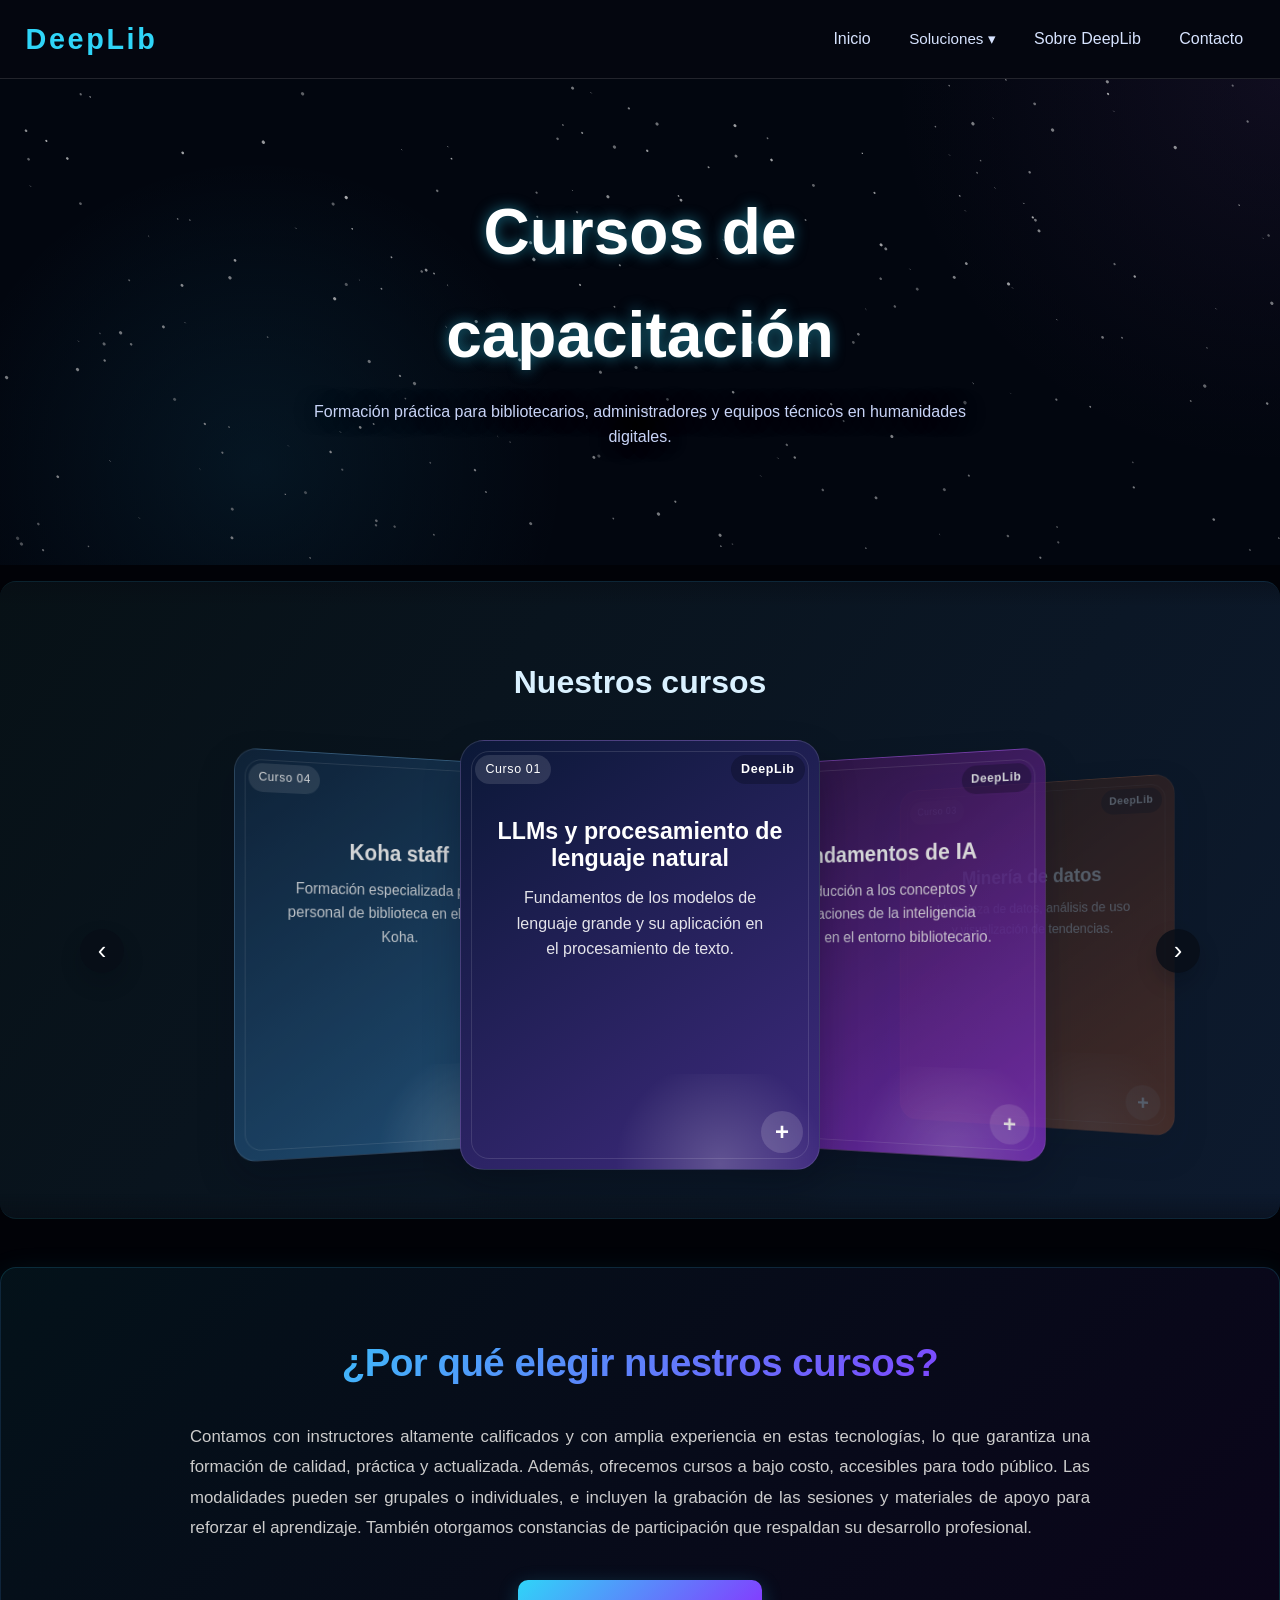
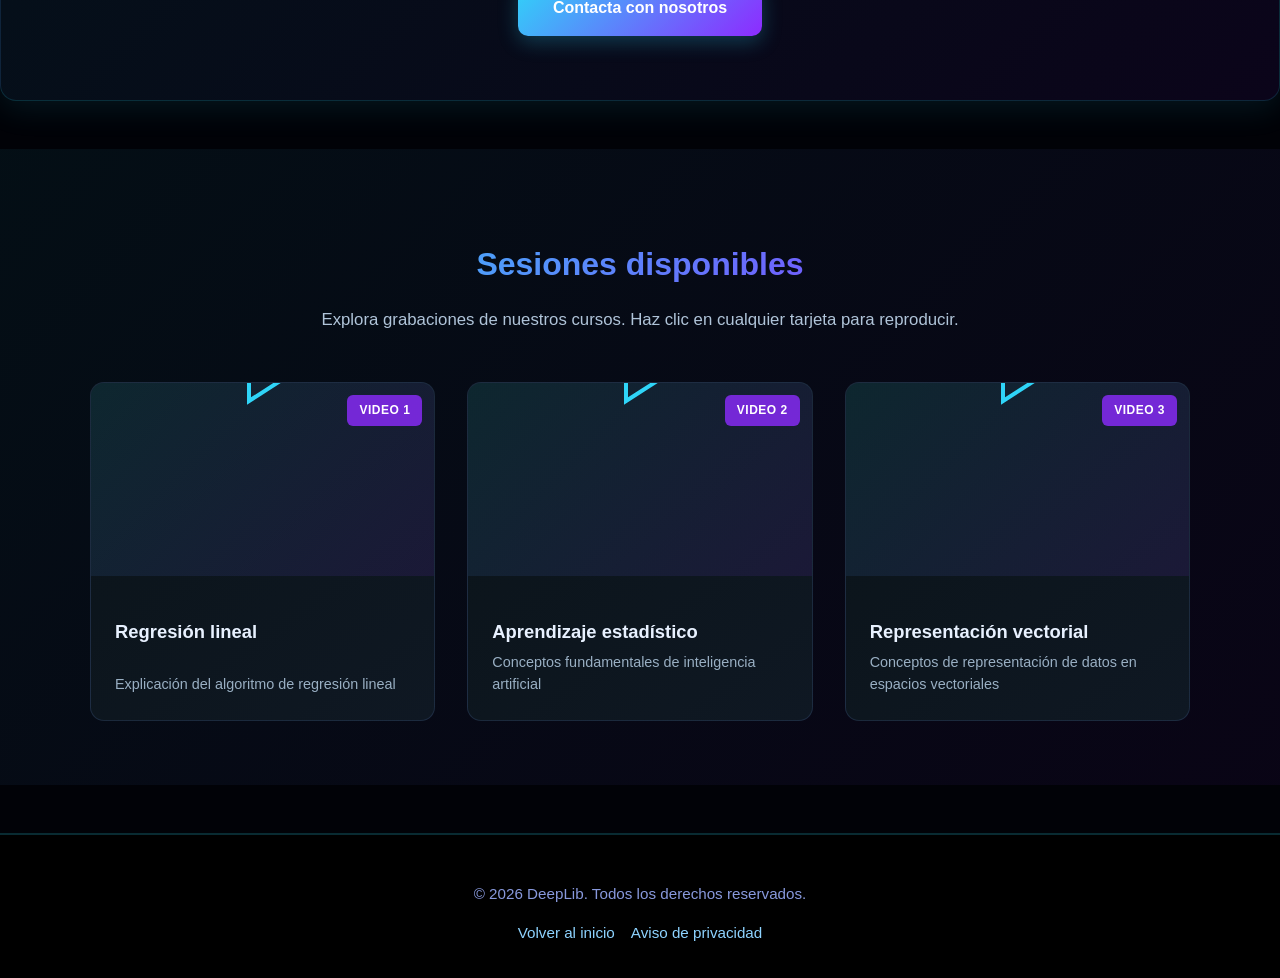
==== commit e3d6416e: "Update cursos.html" ====
--- a/cursos.html
+++ b/cursos.html
@@ -166,7 +166,7 @@
           <span class="video-label">Video 3</span>
         </div>
         <div class="video-info">
-          <h3>Representación vectoril</h3>
+          <h3>Representación vectorial</h3>
           <p>Conceptos de representación de datos en espacios vectoriales</p>
         </div>
         <div class="video-embed" hidden>
@@ -187,4 +187,4 @@
   </footer>
   <script src="script.js"></script>
 </body>
-</html>+</html>
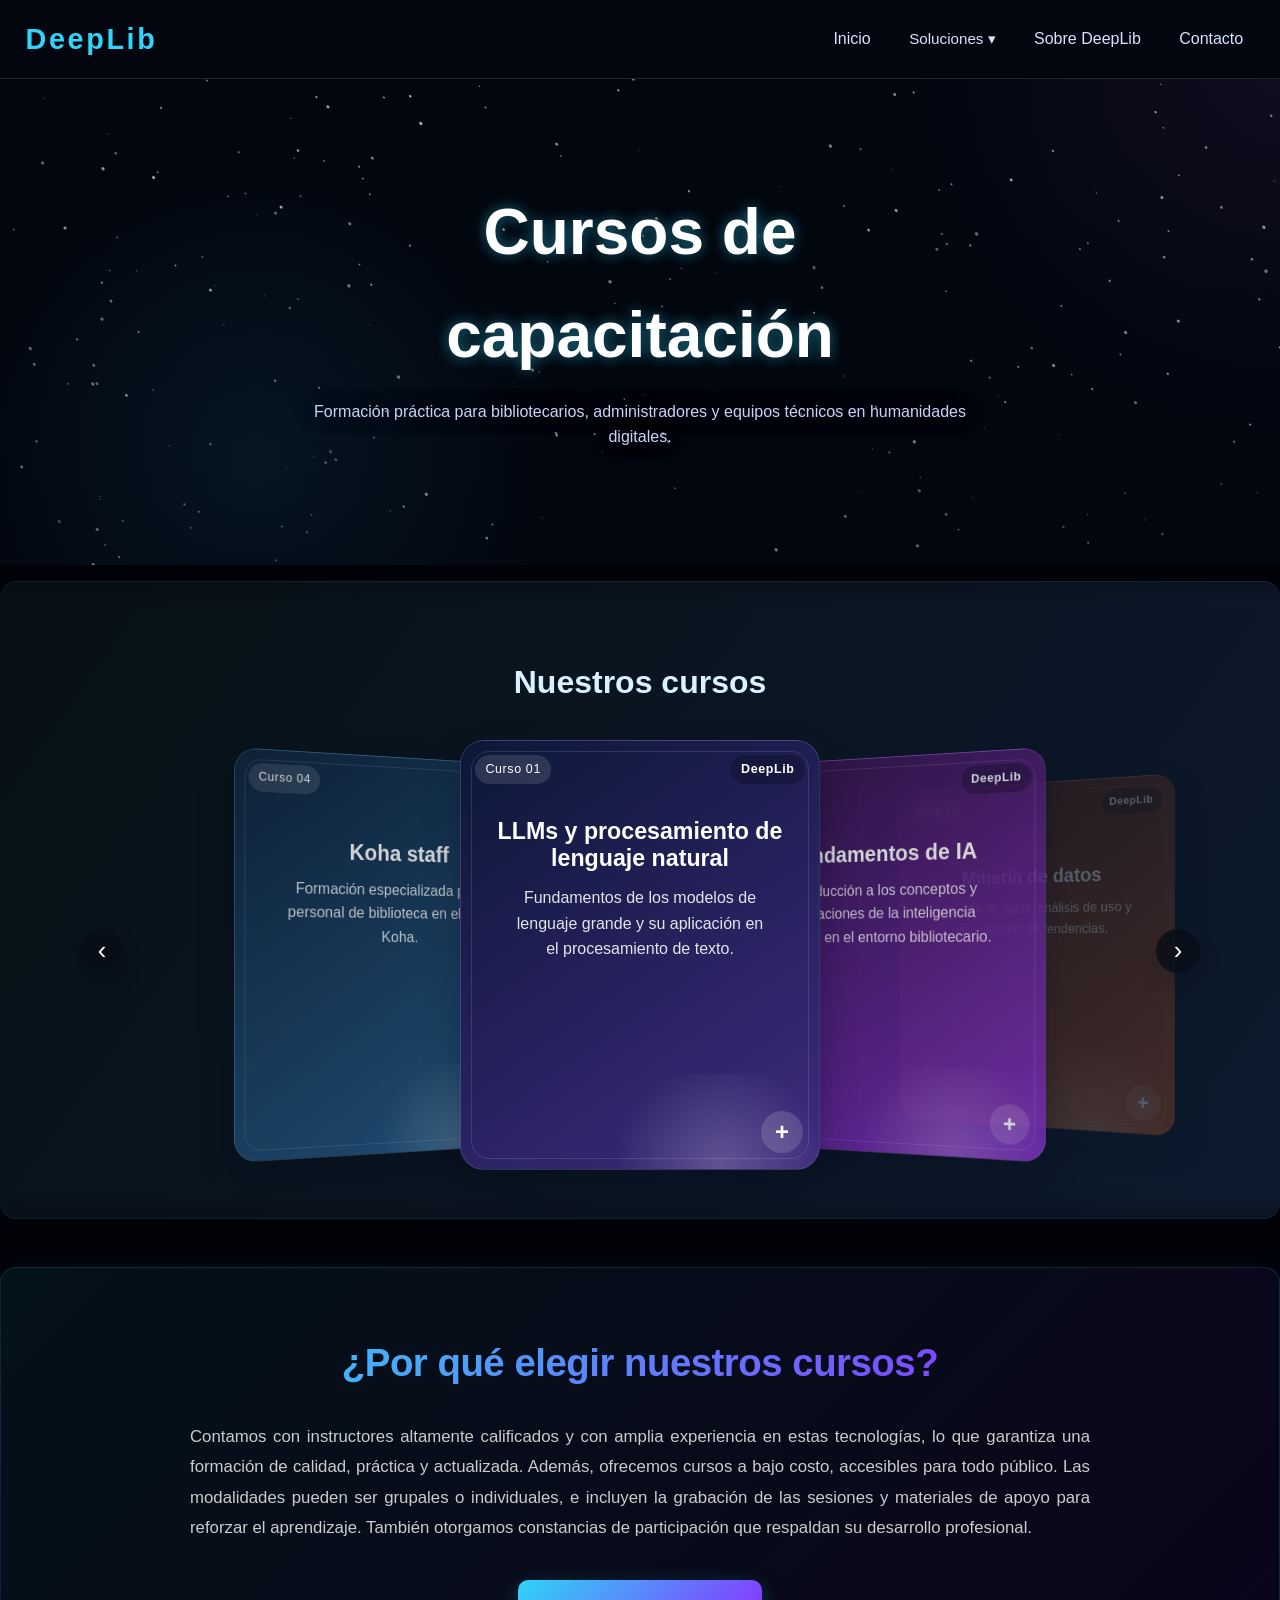
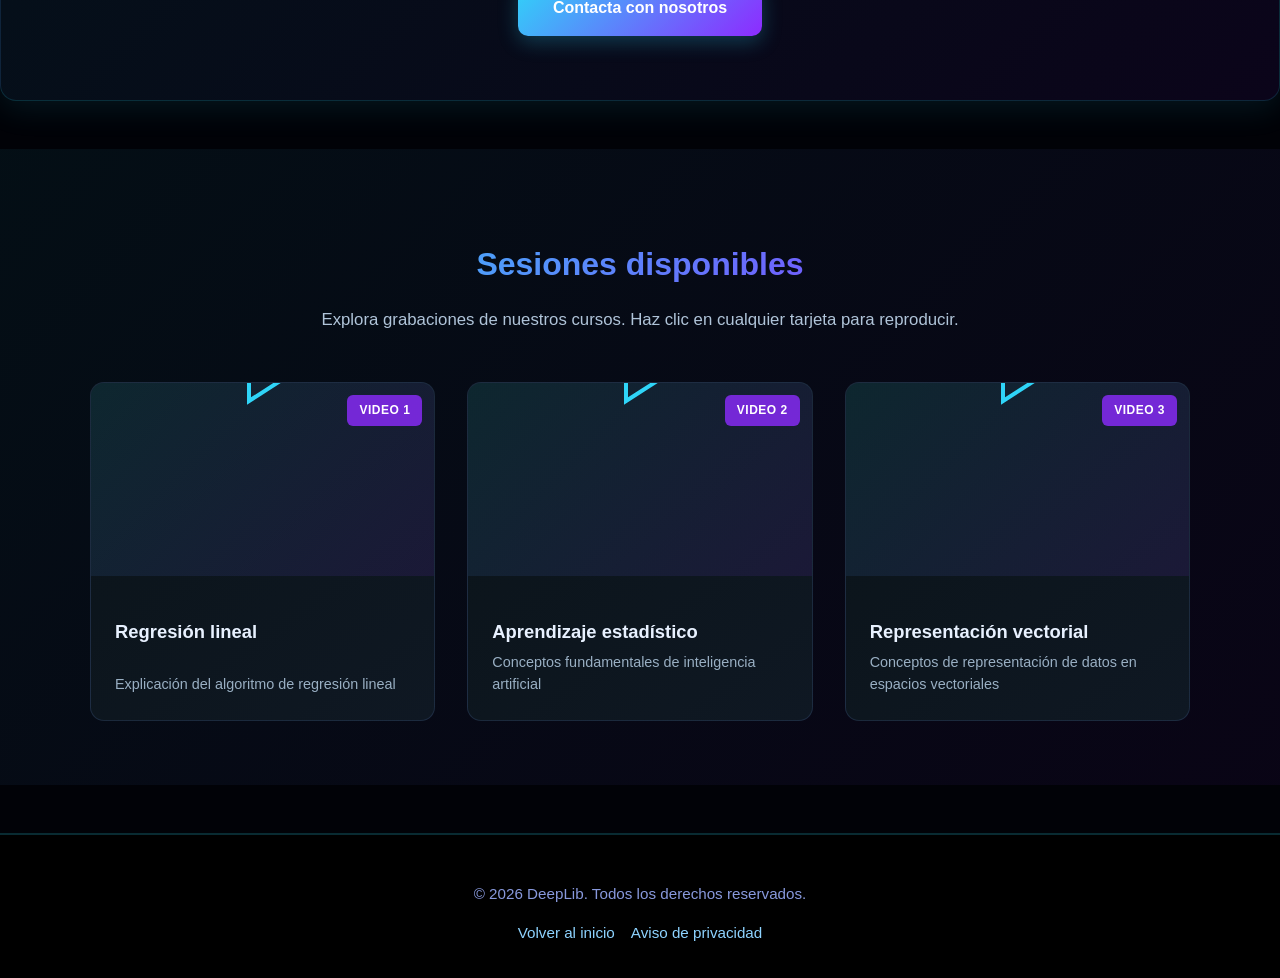
==== commit 12e7beac: "Fix typo in course teaser description" ====
--- a/cursos.html
+++ b/cursos.html
@@ -81,7 +81,7 @@
             <span class="course-label">Curso 03</span>
             <div class="course-poster-body">
               <h3>Minería de datos</h3>
-              <p class="course-teaser">LLimpieza de datos, análisis de uso y visualización de tendencias.</p>
+              <p class="course-teaser">Limpieza de datos, análisis de uso y visualización de tendencias.</p>
             </div>
             <button class="course-toggle" type="button" aria-expanded="false" aria-label="Ver contenido del curso de Minería de datos de colecciones">+</button>
             <div class="course-details" hidden>
